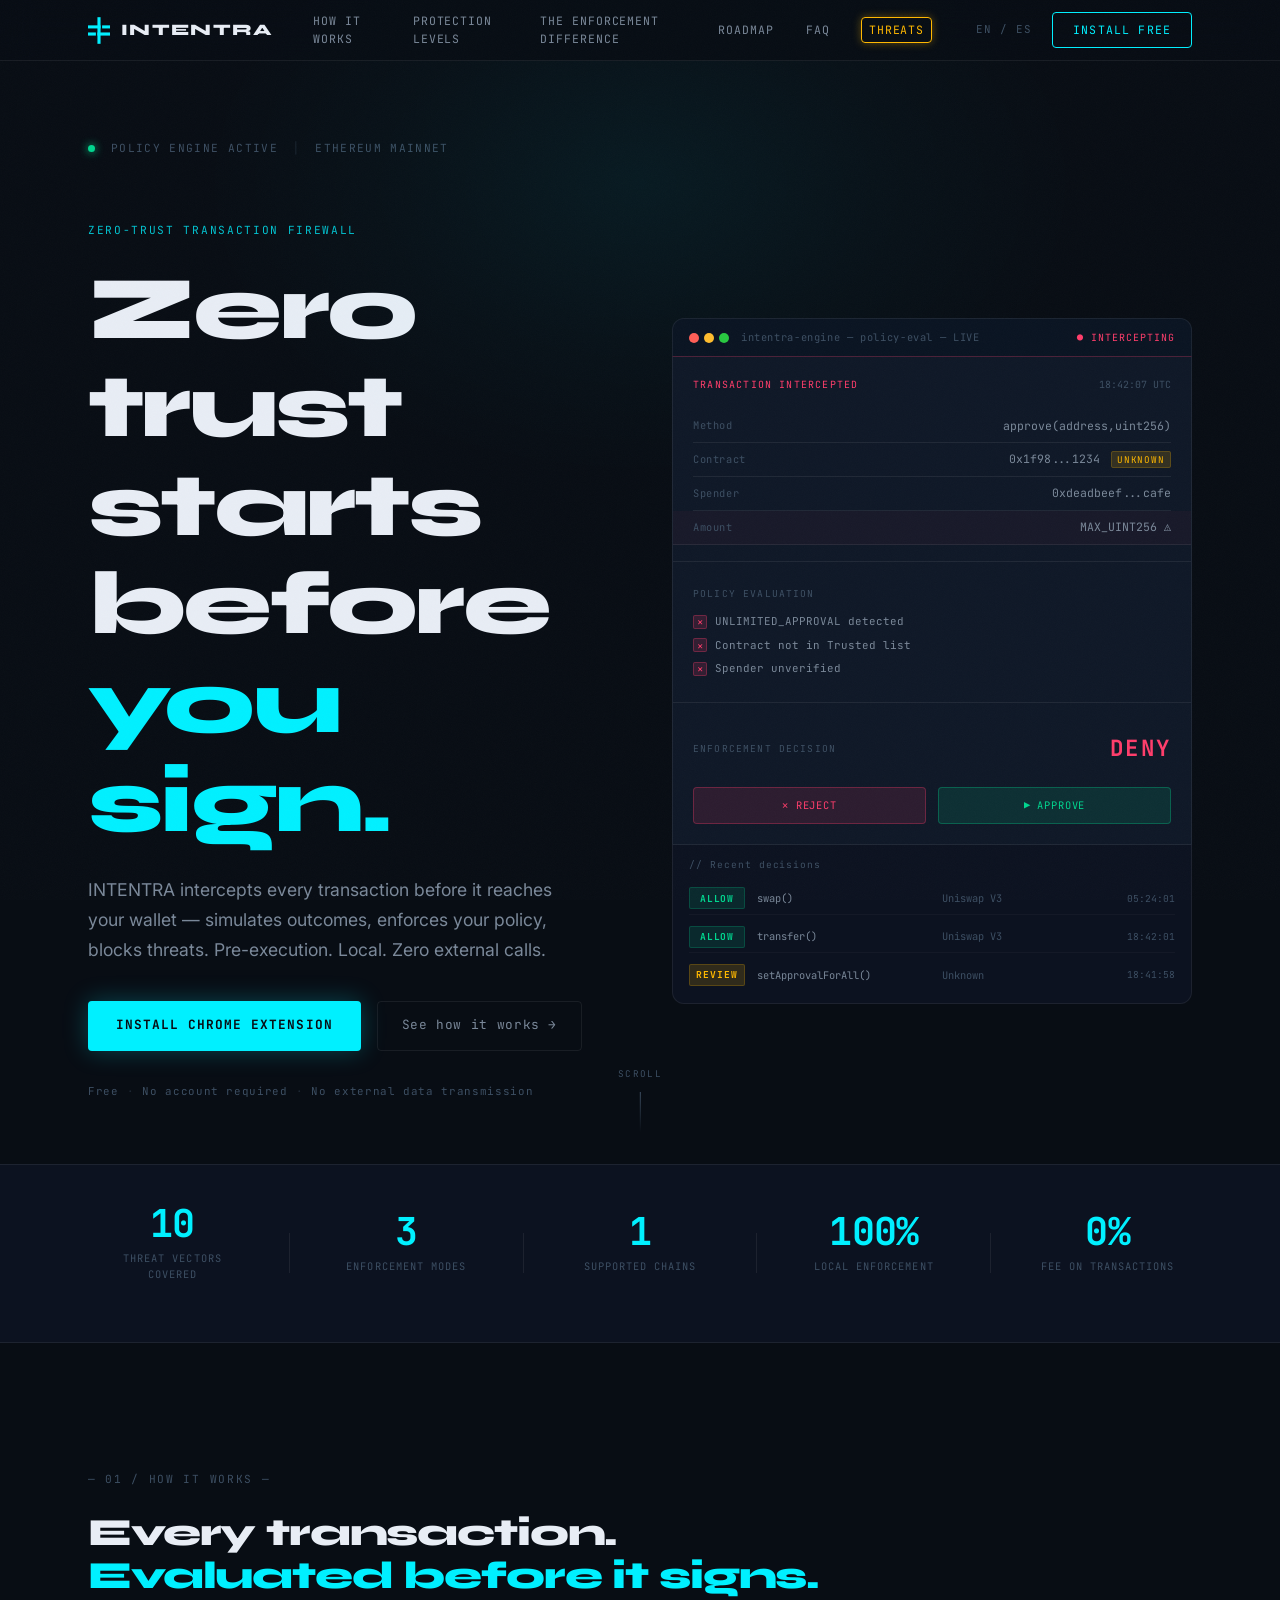
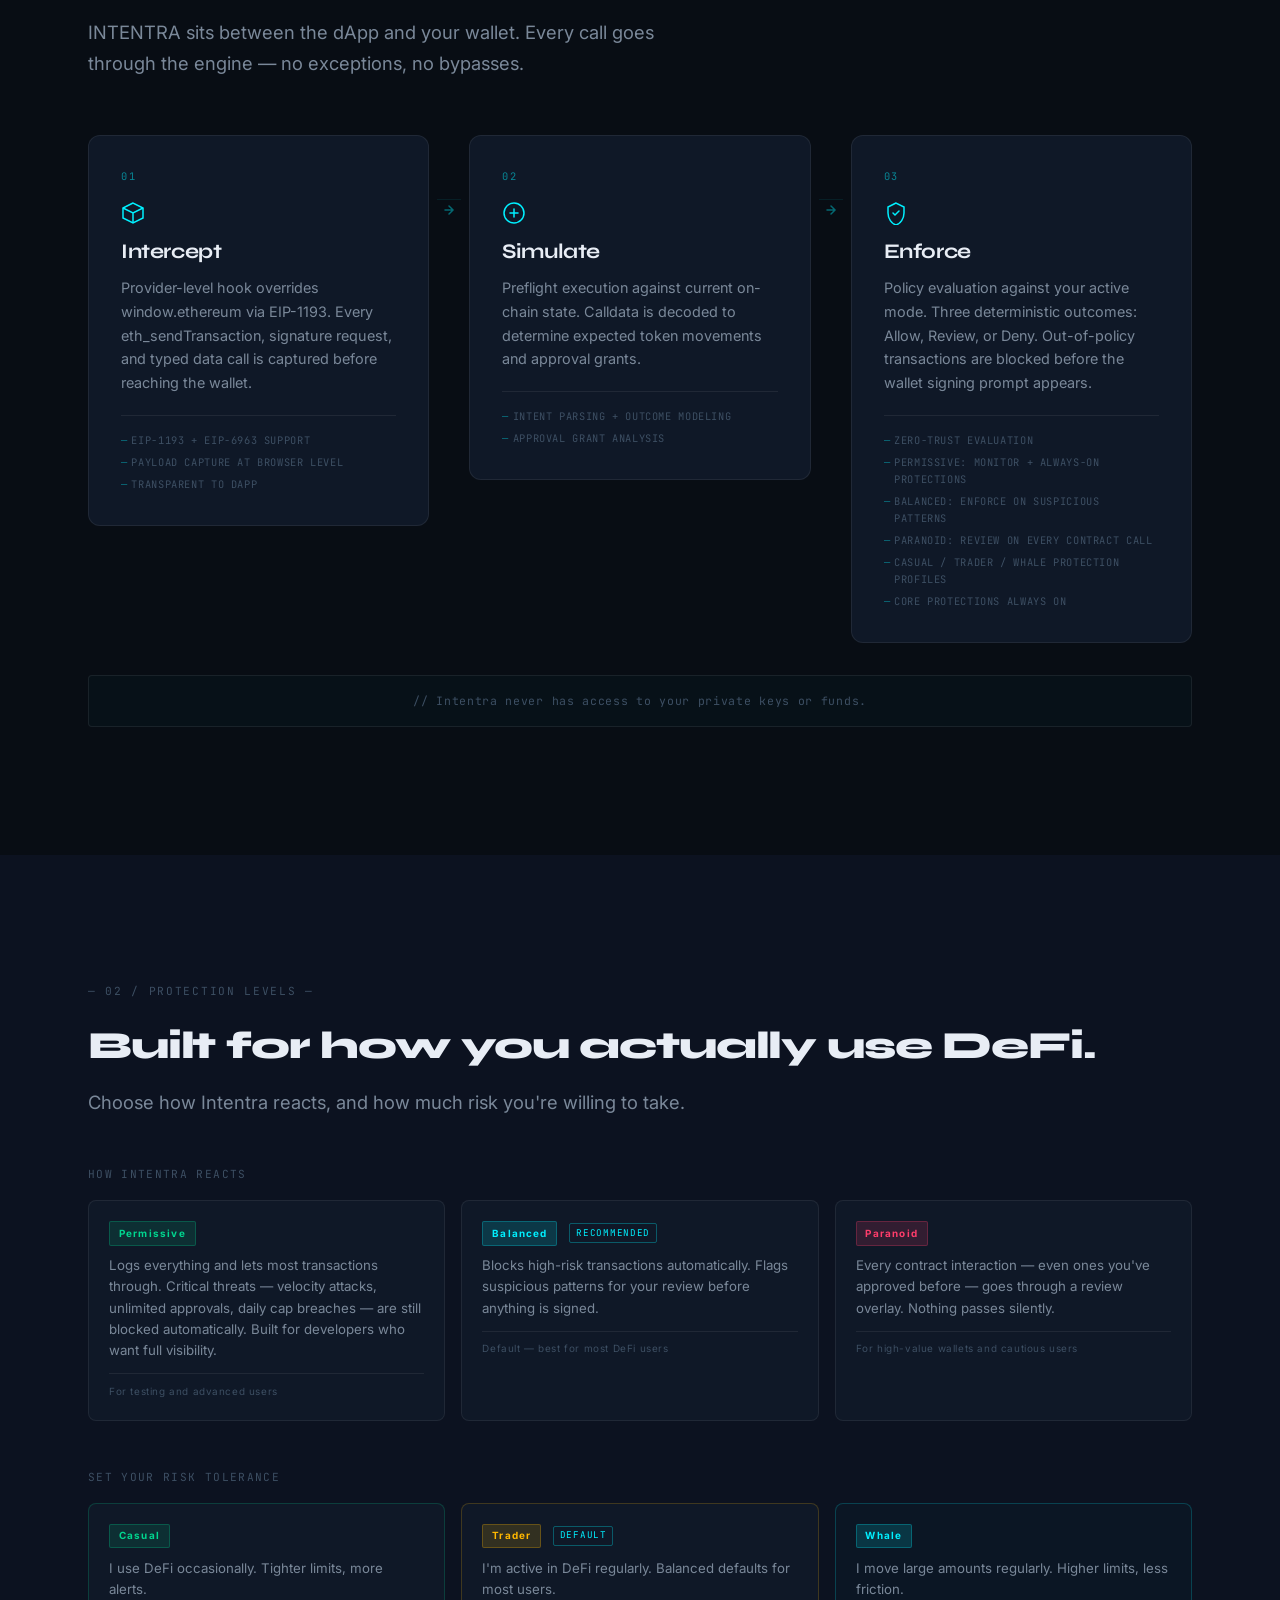
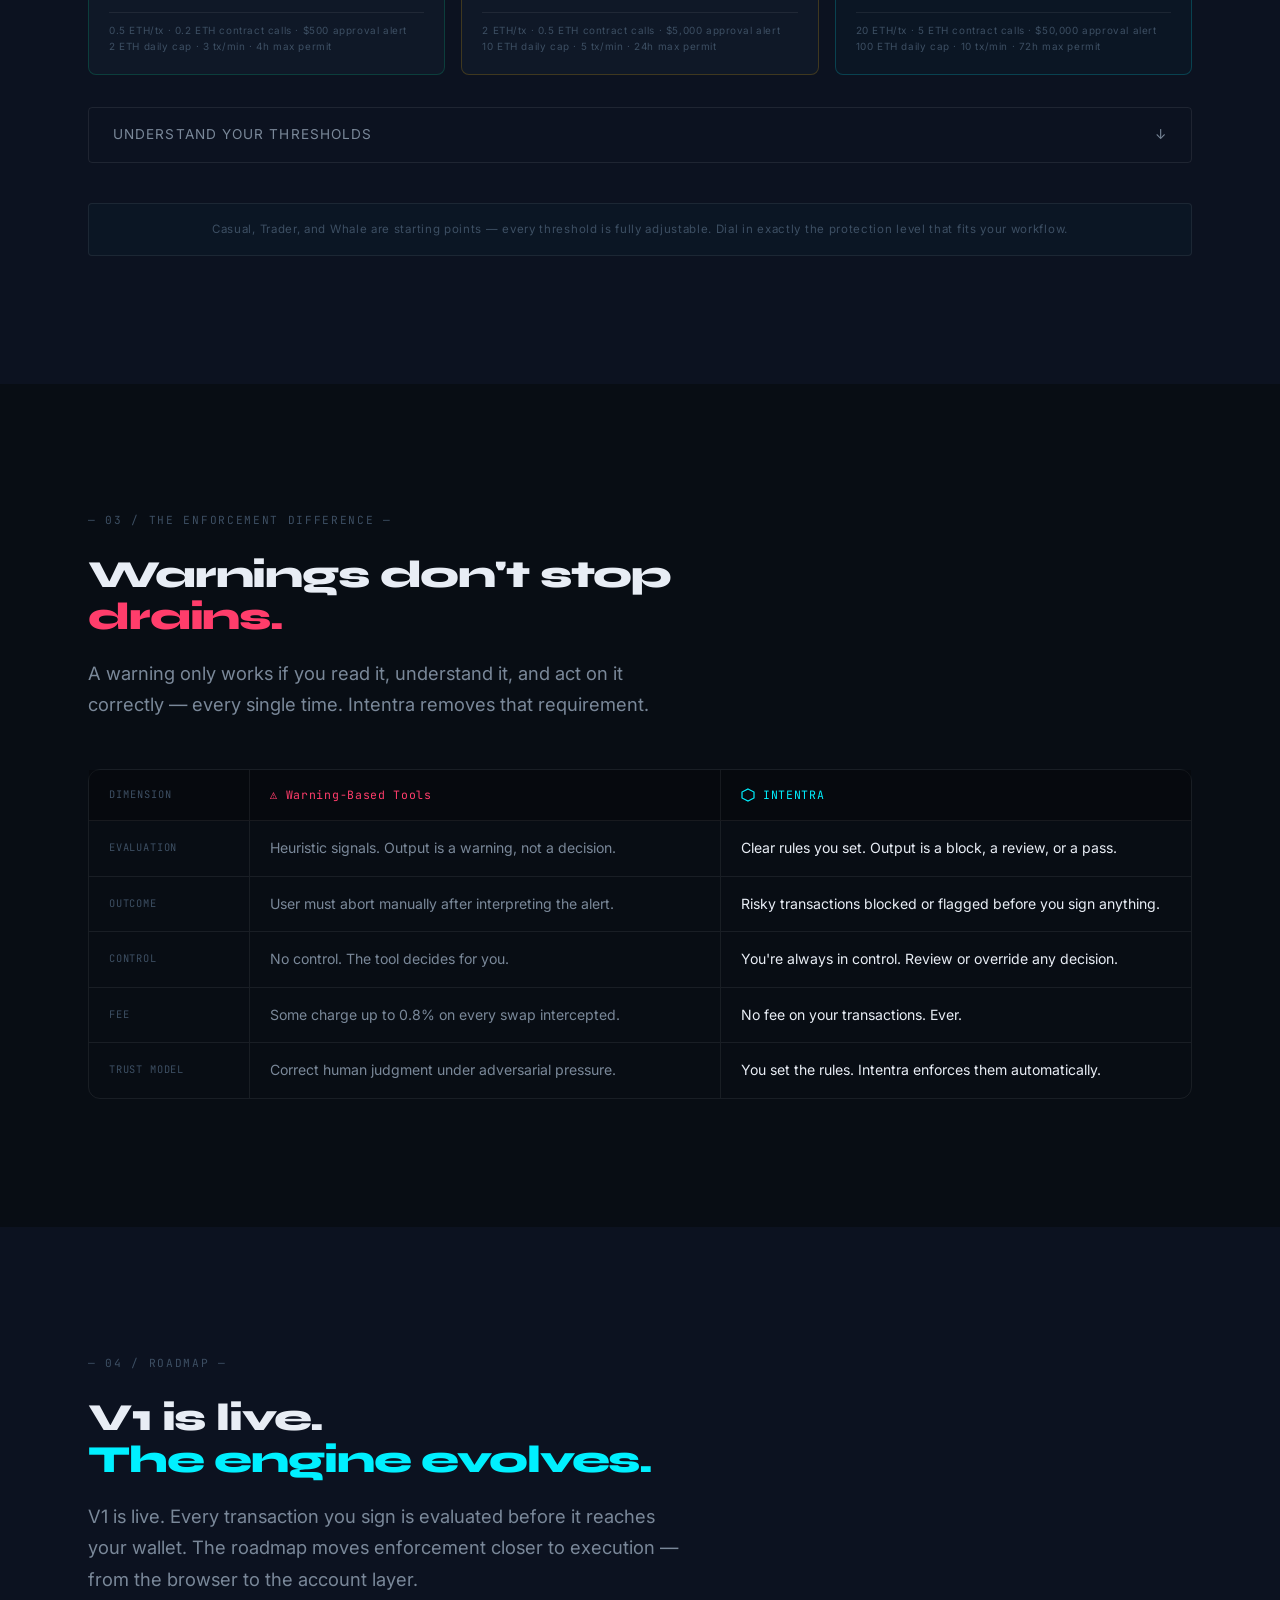
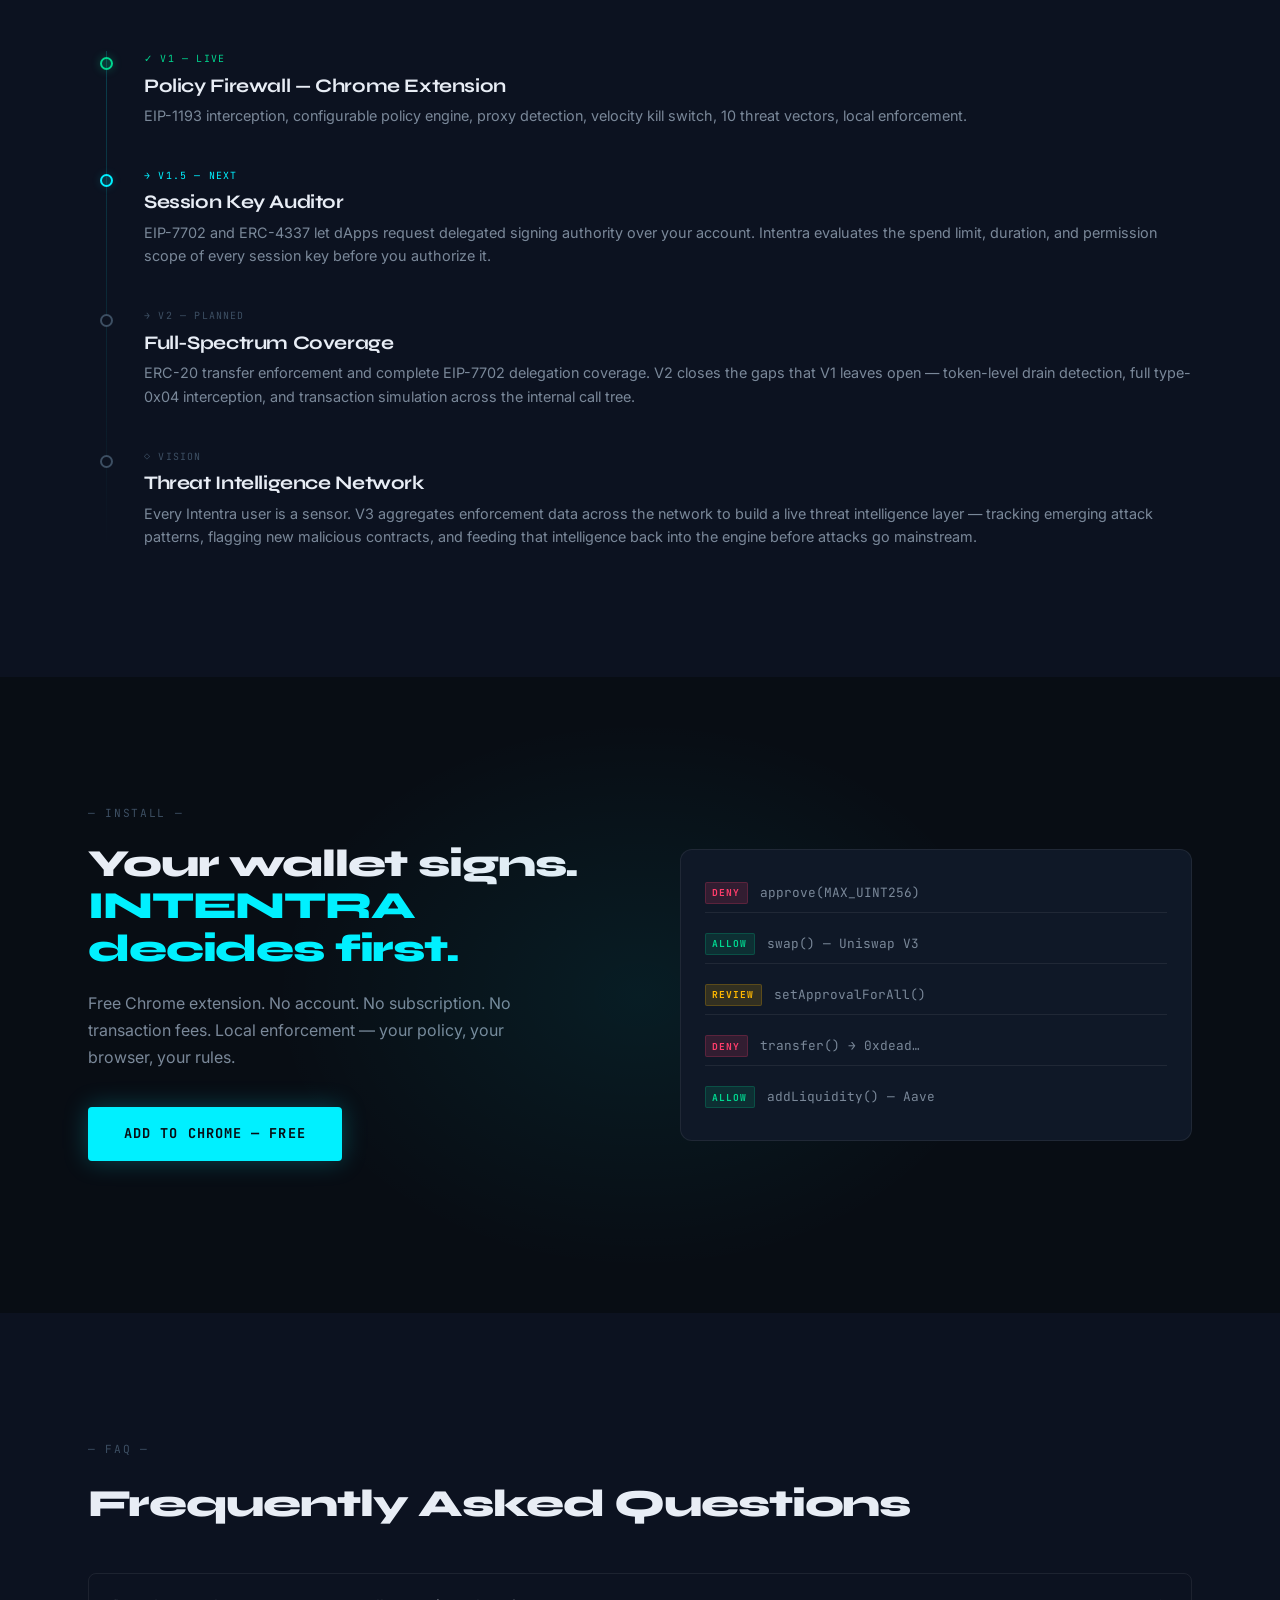
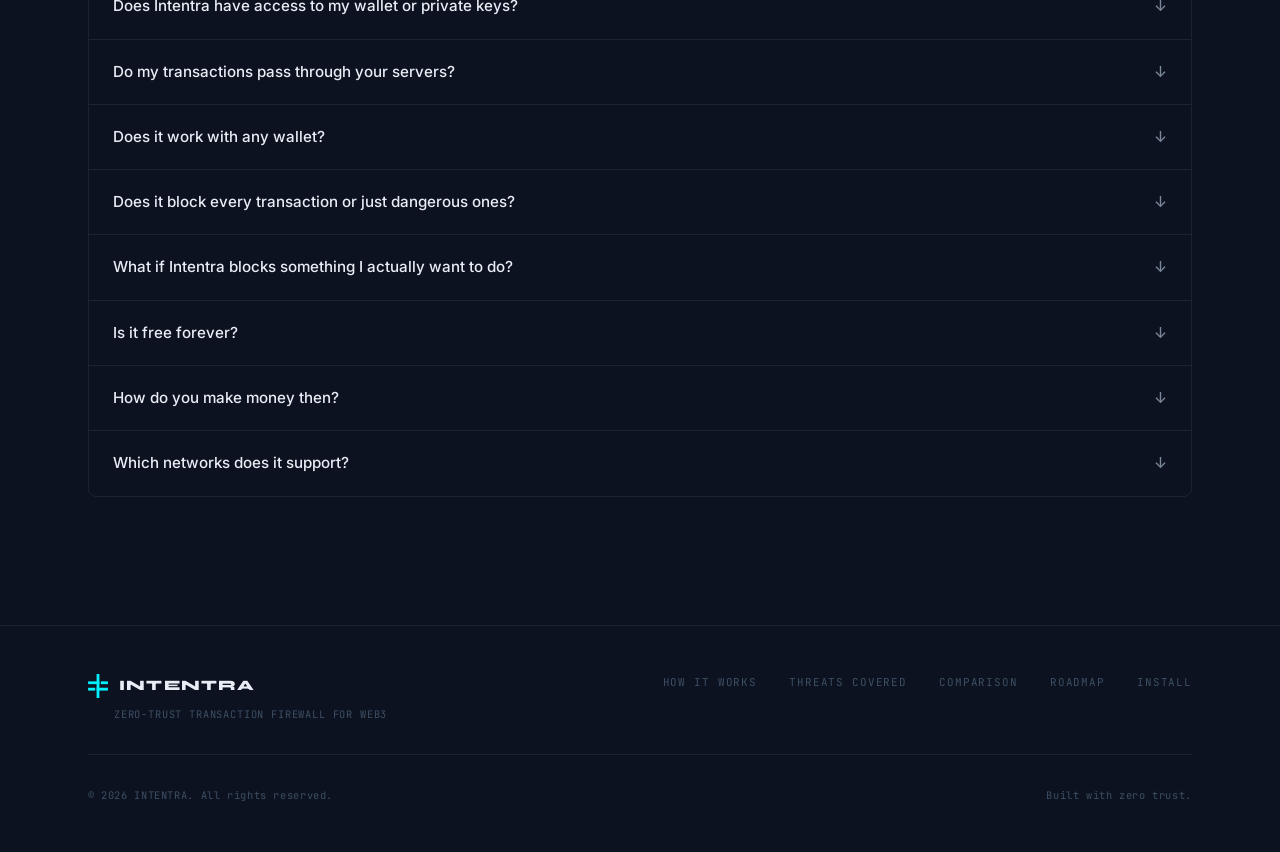
==== index.html @ d36b70a6 "initial deploy — v1 landing page, security hardened" ====
<!DOCTYPE html>
<html lang="en" data-lang="en">
<head>
  <meta charset="UTF-8" />
  <link rel="icon" type="image/svg+xml" href="favicon.svg">
  <meta name="viewport" content="width=device-width, initial-scale=1.0" />
  <meta http-equiv="X-UA-Compatible" content="IE=edge" />

  <!-- ═══════════════════════════════════════════
       PRIMARY SEO
  ═══════════════════════════════════════════ -->
  <title>INTENTRA</title>
  <meta name="description" content="INTENTRA intercepts, simulates and enforces policy on every blockchain transaction before your wallet signs. Pre-execution enforcement for Web3. Free Chrome extension." />
  <meta name="keywords" content="web3 security, transaction firewall, zero trust blockchain, chrome extension, defi security, wallet protection, intent-based governance, ethereum security" />
  <meta name="author" content="INTENTRA" />
  <meta name="robots" content="index, follow" />
  <link rel="canonical" href="https://www.intentrasecurity.com/" />

  <!-- ═══════════════════════════════════════════
       OPEN GRAPH
  ═══════════════════════════════════════════ -->
  <meta property="og:type" content="website" />
  <meta property="og:url" content="https://www.intentrasecurity.com/" />
  <meta property="og:title" content="INTENTRA — Zero-Trust Transaction Firewall for Web3" />
  <meta property="og:description" content="Every blockchain transaction intercepted, simulated and enforced before your wallet signs. Zero-trust security for Web3." />
  <meta property="og:image" content="https://www.intentrasecurity.com/og-image.png" />
  <meta property="og:site_name" content="INTENTRA" />

  <!-- ═══════════════════════════════════════════
       TWITTER CARD
  ═══════════════════════════════════════════ -->
  <meta name="twitter:card" content="summary_large_image" />
  <meta name="twitter:title" content="INTENTRA — Zero-Trust Transaction Firewall for Web3" />
  <meta name="twitter:description" content="Pre-execution enforcement for Web3. Intercept. Simulate. Enforce." />
  <meta name="twitter:image" content="https://www.intentrasecurity.com/og-image.png" />

  <!-- ═══════════════════════════════════════════
       STRUCTURED DATA — SoftwareApplication
  ═══════════════════════════════════════════ -->
  <script type="application/ld+json">
  {
    "@context": "https://schema.org",
    "@type": "SoftwareApplication",
    "name": "INTENTRA",
    "applicationCategory": "SecurityApplication",
    "operatingSystem": "Chrome",
    "description": "Zero-Trust Transaction Firewall for Web3. Intercepts, simulates and enforces policy on blockchain transactions before wallet signing.",
    "offers": {
      "@type": "Offer",
      "price": "0",
      "priceCurrency": "USD"
    },
    "featureList": [
      "EIP-1193 Provider Interception",
      "Pre-execution transaction simulation",
      "Configurable policy engine",
      "Unlimited approval blocking",
      "EIP-712 signature decoding",
      "Proxy contract detection",
      "Velocity kill switch"
    ]
  }
  </script>

  <!-- ═══════════════════════════════════════════
       PERFORMANCE
  ═══════════════════════════════════════════ -->
  <link rel="preconnect" href="https://fonts.googleapis.com" />
  <link rel="preconnect" href="https://fonts.gstatic.com" crossorigin />
  <link rel="dns-prefetch" href="https://fonts.googleapis.com" />

  <!-- ═══════════════════════════════════════════
       FONTS — Syne (display) + JetBrains Mono (code)
  ═══════════════════════════════════════════ -->
  <link href="https://fonts.googleapis.com/css2?family=Syne:wght@400;600;700;800&family=JetBrains+Mono:wght@400;500;700&family=Inter:wght@300;400;500&display=swap" rel="stylesheet" />


  <link rel="stylesheet" href="styles.css" />
</head>

<body>

  <!-- ═══════════════════════════════════════════
       NOISE TEXTURE OVERLAY
  ═══════════════════════════════════════════ -->
  <div class="noise" aria-hidden="true"></div>

  <!-- ═══════════════════════════════════════════
       NAV
  ═══════════════════════════════════════════ -->
  <header class="nav" id="nav" role="banner">
    <div class="nav-inner">
      <a href="/" class="nav-logo" aria-label="INTENTRA home">
        <svg width="22" height="27" viewBox="0 0 100 121" fill="#00f0ff" aria-hidden="true">
          <!-- Vertical arm: full height -->
          <rect x="42.89" y="0"     width="14.22" height="121"/>
          <!-- H arm 1 left segment -->
          <rect x="0"     y="37.14" width="57.11" height="14.01"/>
          <!-- H arm 1 right segment (gap opposite to H arm 2) -->
          <rect x="64.1"  y="37.14" width="35.9"  height="14.01"/>
          <!-- H arm 2 left segment (gap opposite to H arm 1) -->
          <rect x="0"     y="69.38" width="35.9"  height="14.24"/>
          <!-- H arm 2 right segment -->
          <rect x="42.89" y="69.38" width="57.11" height="14.24"/>
        </svg>
        <span>INTENTRA</span>
      </a>

      <nav class="nav-links" role="navigation" aria-label="Main navigation">
        <a href="#how-it-works" data-i18n="nav_how">How It Works</a>
        <a href="#protection-levels" data-i18n="nav_prot">Protection Levels</a>
        <a href="#comparison" data-i18n="nav_compare">The Enforcement Difference</a>
        <a href="#roadmap" data-i18n="nav_roadmap">Roadmap</a>
        <a href="#faq" data-i18n="nav_faq">FAQ</a>
        <a href="threats.html" data-i18n="nav_threats" class="nav-link--highlight">Threats</a>
      </nav>

      <div class="nav-actions">
        <button class="lang-toggle" id="langToggle" aria-label="Toggle language">EN / ES</button>
        <a href="#install" class="btn-nav" data-i18n="nav_cta">Install Free</a>
      </div>

      <button class="nav-burger" id="navBurger" aria-label="Open menu" aria-expanded="false">
        <span></span><span></span><span></span>
      </button>
    </div>
  </header>

  <main>

    <!-- ═══════════════════════════════════════════
         HERO
    ═══════════════════════════════════════════ -->
    <section class="hero" id="hero" aria-labelledby="hero-heading">

      <!-- Ambient glow -->
      <div class="hero-glow" aria-hidden="true"></div>

      <!-- Status bar -->
      <div class="hero-statusbar" aria-live="polite">
        <span class="status-dot"></span>
        <span class="font-mono" data-i18n="hero_status">POLICY ENGINE ACTIVE</span>
        <span class="status-sep" aria-hidden="true">|</span>
        <span class="font-mono" data-i18n="hero_status2">Ethereum Mainnet</span>
      </div>

      <div class="hero-layout">

        <!-- Left: headline + CTAs -->
        <div class="hero-content">
          <div class="hero-eyebrow font-mono" data-i18n="hero_eyebrow">Zero-Trust Transaction Firewall for Web3</div>

          <h1 id="hero-heading">
            <div class="hero-line1" data-i18n="hero_line1">Zero trust</div>
            <div class="hero-line2" data-i18n="hero_line2">starts before</div>
            <div class="hero-line3 text-accent" data-i18n="hero_line3">you sign.</div>
          </h1>

          <p class="hero-sub" data-i18n="hero_sub">
            INTENTRA intercepts every transaction before it reaches your wallet — simulates outcomes, enforces your policy, blocks threats. Pre-execution. Local. Zero external calls.
          </p>

          <div class="hero-ctas">
            <a href="#install" class="btn-primary" data-i18n="hero_cta1">
              <svg width="16" height="16" viewBox="0 0 16 16" fill="none" aria-hidden="true"><path d="M8 1v10M4 7l4 4 4-4M2 14h12" stroke="currentColor" stroke-width="1.5" stroke-linecap="round"/></svg>
              Install Chrome Extension
            </a>
            <a href="#how-it-works" class="btn-ghost" data-i18n="hero_cta2">See how it works →</a>
          </div>

          <div class="hero-proof font-mono">
            <span data-i18n="hero_proof1">Free</span>
            <span class="proof-dot" aria-hidden="true">·</span>
            <span data-i18n="hero_proof2">No account required</span>
            <span class="proof-dot" aria-hidden="true">·</span>
            <span data-i18n="hero_proof3">No external data transmission</span>
          </div>
        </div>

        <!-- Right: live overlay mockup -->
        <div class="hero-visual" aria-label="INTENTRA overlay interface preview" role="img">

          <!-- Terminal header -->
          <div class="mockup-bar">
            <div class="mockup-dots" aria-hidden="true">
              <span class="dot dot-red"></span>
              <span class="dot dot-yellow"></span>
              <span class="dot dot-green"></span>
            </div>
            <span class="mockup-title font-mono">intentra-engine — policy-eval — LIVE</span>
            <span class="mockup-badge font-mono" id="mockupBadge">● INTERCEPTING</span>
          </div>

          <!-- Simulated overlay -->
          <div class="mockup-body">

            <!-- Transaction being evaluated -->
            <div class="mock-tx-header font-mono">
              <span class="mock-label">TRANSACTION INTERCEPTED</span>
              <span class="mock-time" id="mockTime">18:42:07 UTC</span>
            </div>

            <div class="mock-tx-row">
              <span class="mock-key font-mono">Method</span>
              <span class="mock-val font-mono text-accent" id="mockMethod">approve(address,uint256)</span>
            </div>
            <div class="mock-tx-row">
              <span class="mock-key font-mono">Contract</span>
              <span class="mock-val font-mono" id="mockContract">0x1f98...1234 <span class="mock-tag">UNKNOWN</span></span>
            </div>
            <div class="mock-tx-row">
              <span class="mock-key font-mono">Spender</span>
              <span class="mock-val font-mono" id="mockSpender">0xdeadbeef...cafe</span>
            </div>
            <div class="mock-tx-row mock-tx-row--alert">
              <span class="mock-key font-mono">Amount</span>
              <span class="mock-val font-mono text-deny" id="mockAmount">MAX_UINT256 ⚠</span>
            </div>

            <div class="mock-divider"></div>

            <!-- Policy evaluation -->
            <div class="mock-eval">
              <div class="mock-eval-title font-mono">POLICY EVALUATION</div>
              <div class="mock-reasons" id="mockReasons">
                <div class="mock-reason mock-reason--active">
                  <span class="reason-icon">×</span>
                  <span class="font-mono" data-i18n="mock_reason1">UNLIMITED_APPROVAL detected</span>
                </div>
                <div class="mock-reason mock-reason--active">
                  <span class="reason-icon">×</span>
                  <span class="font-mono" data-i18n="mock_reason2">Contract not in Trusted list</span>
                </div>
                <div class="mock-reason mock-reason--active">
                  <span class="reason-icon">×</span>
                  <span class="font-mono" data-i18n="mock_reason3">Spender unverified</span>
                </div>
              </div>
            </div>

            <div class="mock-divider"></div>

            <!-- Decision -->
            <div class="mock-decision" id="mockDecision">
              <div class="mock-decision-label font-mono" data-i18n="mock_decision_label">ENFORCEMENT DECISION</div>
              <div class="mock-decision-value font-mono deny-pulse" id="mockVerdict">DENY</div>
            </div>

            <!-- Action buttons -->
            <div class="mock-actions">
              <button class="mock-btn mock-btn--deny font-mono" tabindex="-1" aria-hidden="true" data-i18n="mock_btn_deny">✕ Reject</button>
              <button class="mock-btn mock-btn--approve font-mono" tabindex="-1" aria-hidden="true" data-i18n="mock_btn_approve">▶ Approve</button>
            </div>

          </div>

          <!-- Live feed below mockup -->
          <div class="mock-feed" aria-label="Recent transaction decisions">
            <div class="feed-header font-mono" data-i18n="mock_feed_header">// Recent decisions</div>
            <div class="feed-list" id="feedList">
              <div class="feed-item">
                <span class="feed-verdict feed-verdict--allow font-mono">ALLOW</span>
                <span class="feed-method font-mono">transfer()</span>
                <span class="feed-proto font-mono">Uniswap V3</span>
                <span class="feed-time font-mono">18:42:01</span>
              </div>
              <div class="feed-item">
                <span class="feed-verdict feed-verdict--review font-mono">REVIEW</span>
                <span class="feed-method font-mono">setApprovalForAll()</span>
                <span class="feed-proto font-mono">Unknown</span>
                <span class="feed-time font-mono">18:41:58</span>
              </div>
              <div class="feed-item">
                <span class="feed-verdict feed-verdict--allow font-mono">ALLOW</span>
                <span class="feed-method font-mono">swap()</span>
                <span class="feed-proto font-mono">Uniswap V3</span>
                <span class="feed-time font-mono">18:41:52</span>
              </div>
            </div>
          </div>

        </div>
      </div>

      <!-- Scroll indicator -->
      <div class="hero-scroll" aria-hidden="true">
        <span class="font-mono">SCROLL</span>
        <div class="scroll-line"></div>
      </div>

    </section>

    <!-- ═══════════════════════════════════════════
         STATS BAR
    ═══════════════════════════════════════════ -->
    <div class="stats-bar" role="region" aria-label="Key statistics">
      <div class="stats-inner">

        <!-- Stat 1: Threat vectors -->
        <button class="stat-item stat-item--btn" id="stat-threats" aria-expanded="false" aria-controls="popup-threats">
          <span class="stat-num" data-i18n="stat1_num">10</span>
          <span class="stat-label font-mono" data-i18n="stat1_label">Threat vectors covered</span>
          <span class="stat-hint font-mono">↗</span>
        </button>

        <div class="stat-div" aria-hidden="true"></div>

        <!-- Stat 2: Enforcement modes → scrolls to Protection Levels -->
        <a id="statScrollLink" class="stat-item stat-item--btn" href="#protection-levels">
          <span class="stat-num" data-i18n="stat2_num">3</span>
          <span class="stat-label font-mono" data-i18n="stat2_label">Enforcement modes</span>
          <span class="stat-hint font-mono">↗</span>
        </a>

        <div class="stat-div" aria-hidden="true"></div>

        <!-- Stat 3: EVM Chain Support -->
        <button class="stat-item stat-item--btn" id="stat-servers" aria-expanded="false" aria-controls="popup-servers">
          <span class="stat-num" data-i18n="stat3_num">1</span>
          <span class="stat-label font-mono" data-i18n="stat3_label">Supported chains</span>
          <span class="stat-hint font-mono">↗</span>
        </button>

        <div class="stat-div" aria-hidden="true"></div>

        <!-- Stat 4: Local enforcement -->
        <button class="stat-item stat-item--btn" id="stat-local" aria-expanded="false" aria-controls="popup-local">
          <span class="stat-num" data-i18n="stat4_num">100%</span>
          <span class="stat-label font-mono" data-i18n="stat4_label">Local enforcement</span>
          <span class="stat-hint font-mono">↗</span>
        </button>

        <div class="stat-div" aria-hidden="true"></div>

        <!-- Stat 5: Fee -->
        <button class="stat-item stat-item--btn" id="stat-fee" aria-expanded="false" aria-controls="popup-fee">
          <span class="stat-num" data-i18n="stat5_num">0%</span>
          <span class="stat-label font-mono" data-i18n="stat5_label">Fee on transactions</span>
          <span class="stat-hint font-mono">↗</span>
        </button>

      </div>
    </div>

    <!-- ═══════════════════════════════════════════
         STAT POPUPS
    ═══════════════════════════════════════════ -->

    <!-- Popup backdrop -->
    <div class="stat-backdrop" id="statBackdrop" aria-hidden="true"></div>

    <!-- Popup: Threat Vectors -->
    <div class="stat-popup" id="popup-threats" role="dialog" aria-modal="true" aria-labelledby="popup-threats-title" hidden>
      <div class="stat-popup-header">
        <div>
        <div class="stat-popup-eyebrow font-mono" data-i18n="pthr_eyebrow">THREAT COVERAGE — V1</div>
        <h3 id="popup-threats-title" data-i18n="pthr_title">10 Threat Vectors Covered</h3>
      </div>
      <button class="stat-popup-close" aria-label="Close">✕</button>
      </div>
      <div class="stat-popup-body">
        <div class="threat-group">
          <div class="threat-group-label font-mono" data-i18n="pthr_g1">APPROVAL &amp; PERMIT ABUSE</div>
          <div class="threat-row"><span class="threat-tag threat-tag--deny">BLOCK</span><span data-i18n="pthr_r1">Unlimited token approvals (MAX_UINT256) — covers both <code>approve</code> and <code>permit</code> tx types</span></div>
          <div class="threat-row"><span class="threat-tag threat-tag--review">REVIEW</span><span data-i18n="pthr_r2">Permit signatures with excessive TTL — intercepts <code>signTypedData_v4</code>, evaluates deadline</span></div>
        </div>
        <div class="threat-group">
          <div class="threat-group-label font-mono" data-i18n="pthr_g2">VELOCITY &amp; AUTOMATION ATTACKS</div>
          <div class="threat-row"><span class="threat-tag threat-tag--deny">BLOCK</span><span data-i18n="pthr_r3">Automated drain scripts — kill switch auto-activates on TX/min threshold breach</span></div>
          <div class="threat-row"><span class="threat-tag threat-tag--review">REVIEW</span><span data-i18n="pthr_r4">Proxy Upgrade Attack — delegatecall patterns and upgradeable proxy signatures flagged before signing</span></div>
        </div>
        <div class="threat-group">
          <div class="threat-group-label font-mono" data-i18n="pthr_g3">VALUE &amp; TRANSFER RISK</div>
          <div class="threat-row"><span class="threat-tag threat-tag--review">REVIEW</span><span data-i18n="pthr_r5">High-value native ETH transfers — flags single transfers above configured threshold</span></div>
          <div class="threat-row"><span class="threat-tag threat-tag--deny">BLOCK</span><span data-i18n="pthr_r6">Daily spending cap — transactions are blocked automatically when aggregate daily ETH spending exceeds your configured limit.</span></div>
        </div>
        <div class="threat-group">
          <div class="threat-group-label font-mono" data-i18n="pthr_g4">CONTRACT RISK</div>
          <div class="threat-row"><span class="threat-tag threat-tag--review">REVIEW</span><span data-i18n="pthr_r7">First-time interaction with unknown contract — backed by interaction history + seed whitelist</span></div>
          <div class="threat-row"><span class="threat-tag threat-tag--review">REVIEW</span><span data-i18n="pthr_r8">High-value calls to unverified contracts — triggers when ETH value exceeds contract call threshold</span></div>
          <div class="threat-row"><span class="threat-tag threat-tag--review">REVIEW</span><span data-i18n="pthr_r9">Any contract call in Paranoid mode — all CONTRACT_CALL txs require explicit review</span></div>
        </div>
        <div class="threat-group">
          <div class="threat-group-label font-mono" data-i18n="pthr_g5">EIP-7702</div>
          <div class="threat-row"><span class="threat-tag threat-tag--deny">BLOCK</span><span data-i18n="pthr_r10">Destination wallet delegated via EIP-7702 — reads <code>eth_getCode</code>, detects <code>0xef0100</code> prefix</span></div>
        </div>
      </div>
    </div>

    <!-- Popup: EVM Chain Support -->
    <div class="stat-popup stat-popup--sm" id="popup-servers" role="dialog" aria-modal="true" aria-labelledby="popup-servers-title" hidden>
      <div class="stat-popup-header">
        <div>
        <div class="stat-popup-eyebrow font-mono" data-i18n="psrv_eyebrow">ARCHITECTURE</div>
        <h3 id="popup-servers-title" data-i18n="psrv_title">EVM Chain Support</h3>
      </div>
      <button class="stat-popup-close" aria-label="Close">✕</button>
      </div>
      <div class="stat-popup-body">
        <p class="popup-lead" data-i18n="psrv_lead">Intentra is engineered for EVM-compatible chains. V1 ships with full Ethereum Mainnet coverage. Multi-chain expansion coming in V2.</p>
        <div class="server-table">
          <div class="server-row server-row--header font-mono">
            <span data-i18n="psrv_col_chain">Chain</span><span data-i18n="psrv_col_status">Status</span>
          </div>
          <div class="server-row">
            <span>Ethereum Mainnet</span><span class="srv-yes" data-i18n="psrv_eth_status">✅ Live — V1</span>
          </div>
          <div class="server-row">
            <span>PulseChain</span><span class="srv-neutral" data-i18n="psrv_v2_status">🔜 V2</span>
          </div>
          <div class="server-row">
            <span>Base</span><span class="srv-neutral" data-i18n="psrv_v2_status">🔜 V2</span>
          </div>
          <div class="server-row">
            <span>Arbitrum One</span><span class="srv-neutral" data-i18n="psrv_v2_status">🔜 V2</span>
          </div>
          <div class="server-row">
            <span>Optimism</span><span class="srv-neutral" data-i18n="psrv_v2_status">🔜 V2</span>
          </div>
        </div>
        <p class="popup-note font-mono" data-i18n="psrv_note">Intentra works on any EVM-compatible chain with no extra setup. New chains are added without affecting your existing protection rules.</p>
      </div>
    </div>

    <!-- Popup: Local Enforcement -->
    <div class="stat-popup stat-popup--sm" id="popup-local" role="dialog" aria-modal="true" aria-labelledby="popup-local-title" hidden>
      <div class="stat-popup-header">
        <div>
        <div class="stat-popup-eyebrow font-mono" data-i18n="ploc_eyebrow">ARCHITECTURE</div>
        <h3 id="popup-local-title" data-i18n="ploc_title">Your Protection Runs Locally</h3>
      </div>
      <button class="stat-popup-close" aria-label="Close">✕</button>
      </div>
      <div class="stat-popup-body">
        <p class="popup-lead" data-i18n="ploc_lead">Every decision Intentra makes happens inside your browser. Intentra never has access to your private keys or funds.</p>
        <div class="server-table">
          <div class="server-row server-row--header font-mono">
            <span data-i18n="ploc_col1">Component</span><span data-i18n="ploc_col2">Where it runs</span><span data-i18n="ploc_col3">Status</span>
          </div>
          <div class="server-row">
            <span data-i18n="ploc_c1">Policy engine</span><span data-i18n="ploc_device">Your device, privately</span><span class="srv-yes" data-i18n="ploc_s_local">✓ Local</span>
          </div>
          <div class="server-row">
            <span data-i18n="ploc_c2">Contract whitelist</span><span data-i18n="ploc_device">Your device, privately</span><span class="srv-yes" data-i18n="ploc_s_local">✓ Local</span>
          </div>
          <div class="server-row">
            <span data-i18n="ploc_c3">Transaction history</span><span data-i18n="ploc_device">Your device, privately</span><span class="srv-yes" data-i18n="ploc_s_local">✓ Local</span>
          </div>
          <div class="server-row">
            <span data-i18n="ploc_c4">RPC calls</span><span data-i18n="ploc_wallet_rpc">Your wallet's RPC</span><span class="srv-neutral" data-i18n="ploc_s_rpc">↑ Your RPC</span>
          </div>
          <div class="server-row">
            <span data-i18n="ploc_c5">Intentra analytics</span><span>—</span><span class="srv-no" data-i18n="ploc_s_never">✕ Never</span>
          </div>
          <div class="server-row">
            <span data-i18n="ploc_c6">Reputation APIs</span><span>—</span><span class="srv-no" data-i18n="ploc_s_never">✕ Never</span>
          </div>
        </div>
        <div class="server-table">
          <div class="server-row server-row--header font-mono">
            <span data-i18n="ploc_wcol">Wallet</span><span data-i18n="ploc_col3">Status</span>
          </div>
          <div class="server-row">
            <span>MetaMask</span><span class="srv-yes" data-i18n="ploc_s_supported">✓ Supported</span>
          </div>
          <div class="server-row">
            <span>Rabby</span><span class="srv-yes" data-i18n="ploc_s_supported">✓ Supported</span>
          </div>
          <div class="server-row">
            <span>Coinbase Wallet</span><span class="srv-yes" data-i18n="ploc_s_supported">✓ Supported</span>
          </div>
          <div class="server-row">
            <span data-i18n="ploc_any_wallet">Any EVM browser wallet</span><span class="srv-yes" data-i18n="ploc_s_supported">✓ Supported</span>
          </div>
        </div>
        <p class="popup-note font-mono" data-i18n="ploc_note">Works with EVM-compatible browser wallets. The only external calls are to your wallet's RPC provider — the same calls your wallet already makes.</p>
      </div>
    </div>

    <!-- Popup: 0% Fee -->
    <div class="stat-popup stat-popup--sm" id="popup-fee" role="dialog" aria-modal="true" aria-labelledby="popup-fee-title" hidden>
      <div class="stat-popup-header">
        <div>
        <div class="stat-popup-eyebrow font-mono" data-i18n="pfee_eyebrow">BUSINESS MODEL</div>
        <h3 id="popup-fee-title" data-i18n="pfee_title">0% Fee. Always.</h3>
      </div>
      <button class="stat-popup-close" aria-label="Close">✕</button>
      </div>
      <div class="stat-popup-body">
        <p class="popup-lead" data-i18n="pfee_lead">INTENTRA charges zero fees on transactions. No basis points, no commission. V1 is free to install and free to use.</p>
        <p class="popup-note font-mono" data-i18n="pfee_compare_line">Other security tools charge a commission on every transaction. Intentra charges 0%.</p>
        <div class="donate-box">
          <div class="donate-label font-mono" data-i18n="pfee_donate_label">SUPPORT DEVELOPMENT</div>
          <p data-i18n="pfee_donate_text">If INTENTRA has protected your assets and you'd like to support the project, donations are welcome — but never required.</p>
          <div class="donate-address font-mono">
            <span class="donate-addr-label" data-i18n="pfee_addr_label">EVM Address</span>
            <span class="donate-addr" id="donateAddr">— coming soon —</span>
          </div>
        </div>
      </div>
    </div>

    <!-- ═══════════════════════════════════════════
         HOW IT WORKS — Pipeline
    ═══════════════════════════════════════════ -->
    <section class="section" id="how-it-works" aria-labelledby="how-heading">
      <div class="container">

        <div class="section-label font-mono" data-i18n="how_label">— 01 / HOW IT WORKS —</div>
        <h2 id="how-heading">
          <div data-i18n="how_title1">Every transaction.</div>
          <div class="text-accent" data-i18n="how_title2">Evaluated before it signs.</div>
        </h2>
        <p class="section-sub" data-i18n="how_sub">INTENTRA sits between the dApp and your wallet. Every call goes through the engine — no exceptions, no bypasses.</p>

        <div class="pipeline">
          <div class="pipe-step" data-step="01">
            <div class="pipe-num font-mono">01</div>
            <div class="pipe-content">
              <div class="pipe-icon" aria-hidden="true">
                <svg width="24" height="24" viewBox="0 0 24 24" fill="none"><path d="M12 2L2 7v10l10 5 10-5V7L12 2Z" stroke="#00f0ff" stroke-width="1.5" fill="none"/><path d="M12 12V22M2 7l10 5 10-5" stroke="#00f0ff" stroke-width="1.5"/></svg>
              </div>
              <h3 data-i18n="pipe1_title">Intercept</h3>
              <p data-i18n="pipe1_desc">Provider-level hook overrides <code>window.ethereum</code> via EIP-1193. Every <code>eth_sendTransaction</code>, signature request, and typed data call is captured before reaching the wallet.</p>
              <ul class="pipe-specs">
                <li class="font-mono" data-i18n="pipe1_s1">EIP-1193 + EIP-6963 support</li>
                <li class="font-mono" data-i18n="pipe1_s2">Payload capture at browser level</li>
                <li class="font-mono" data-i18n="pipe1_s3">Transparent to dApp</li>
              </ul>
            </div>
          </div>

          <div class="pipe-connector" aria-hidden="true">
            <div class="connector-line"></div>
            <svg width="12" height="12" viewBox="0 0 12 12"><path d="M2 6h8M6 2l4 4-4 4" stroke="#00f0ff" stroke-width="1.5" stroke-linecap="round"/></svg>
          </div>

          <div class="pipe-step" data-step="02">
            <div class="pipe-num font-mono">02</div>
            <div class="pipe-content">
              <div class="pipe-icon" aria-hidden="true">
                <svg width="24" height="24" viewBox="0 0 24 24" fill="none"><circle cx="12" cy="12" r="10" stroke="#00f0ff" stroke-width="1.5"/><path d="M8 12h8M12 8v8" stroke="#00f0ff" stroke-width="1.5" stroke-linecap="round"/></svg>
              </div>
              <h3 data-i18n="pipe2_title">Simulate</h3>
              <p data-i18n="pipe2_desc">Preflight execution against current on-chain state. Calldata is decoded to determine expected token movements, approval grants, and proxy implementation addresses.</p>
              <ul class="pipe-specs">
                <li class="font-mono" data-i18n="pipe2_s1">Intent parsing + outcome modeling</li>
                <li class="font-mono" data-i18n="pipe2_s2">Approval grant analysis</li>
              </ul>
            </div>
          </div>

          <div class="pipe-connector" aria-hidden="true">
            <div class="connector-line"></div>
            <svg width="12" height="12" viewBox="0 0 12 12"><path d="M2 6h8M6 2l4 4-4 4" stroke="#00f0ff" stroke-width="1.5" stroke-linecap="round"/></svg>
          </div>

          <div class="pipe-step" data-step="03">
            <div class="pipe-num font-mono">03</div>
            <div class="pipe-content">
              <div class="pipe-icon" aria-hidden="true">
                <svg width="24" height="24" viewBox="0 0 24 24" fill="none"><path d="M12 2L4 6v6c0 5.5 3.5 10.7 8 12 4.5-1.3 8-6.5 8-12V6L12 2Z" stroke="#00f0ff" stroke-width="1.5" fill="none"/><path d="M9 12l2 2 4-4" stroke="#00f0ff" stroke-width="1.5" stroke-linecap="round"/></svg>
              </div>
              <h3 data-i18n="pipe3_title">Enforce</h3>
              <p data-i18n="pipe3_desc">Policy evaluation against your active mode. Three deterministic outcomes: <strong>Allow</strong>, <strong>Review</strong>, or <strong>Deny</strong>. Out-of-policy transactions are blocked before the wallet signing prompt appears.</p>
              <ul class="pipe-specs">
                <li class="font-mono" data-i18n="pipe3_s1">Zero-trust evaluation</li>
                <li class="font-mono" data-i18n="pipe3_s2">Permissive: monitor + always-on protections</li>
                <li class="font-mono" data-i18n="pipe3_s3">Balanced: enforce on suspicious patterns</li>
                <li class="font-mono" data-i18n="pipe3_s4">Paranoid: review on every contract call</li>
                <li class="font-mono" data-i18n="pipe3_s5">Casual / trader / whale protection profiles</li>
                <li class="font-mono" data-i18n="pipe3_s6">Core protections always on</li>
              </ul>
            </div>
          </div>
        </div>

        <div class="pipe-note font-mono" data-i18n="pipe_note">// Intentra never has access to your private keys or funds.</div>

      </div>
    </section>

    <!-- ═══════════════════════════════════════════
         PROTECTION LEVELS
    ═══════════════════════════════════════════ -->
    <section class="section section--dark" id="protection-levels" aria-labelledby="prot-heading">
      <div class="container">

        <div class="section-label font-mono" data-i18n="prot_label">— 02 / PROTECTION LEVELS —</div>
        <h2 id="prot-heading">
          <div data-i18n="prot_title1">Built for how you actually use DeFi.</div>
        </h2>
        <p class="section-sub" data-i18n="prot_sub">Choose how Intentra reacts, and how much risk you're willing to take.</p>

        <!-- Security Modes -->
        <div class="prot-block">
          <div class="prot-block-heading font-mono" data-i18n="prot_modes_heading">How Intentra reacts</div>
          <div class="modes-row">

            <div class="mode-card mode-card--permissive">
              <div class="mode-card-header">
                <span class="mode-badge" data-i18n="sm1_name">Permissive</span>
              </div>
              <p data-i18n="sm1_desc">Logs everything. Your configured thresholds still apply, but no transactions are blocked automatically. Built for developers and power users who want full visibility.</p>
              <div class="mode-blocks" data-i18n="sm1_tag">For testing and advanced users</div>
            </div>

            <div class="mode-card mode-card--balanced">
              <div class="mode-card-header">
                <span class="mode-badge" data-i18n="sm2_name">Balanced</span>
                <span class="mode-default font-mono" data-i18n="sm2_rec">RECOMMENDED</span>
              </div>
              <p data-i18n="sm2_desc">Blocks high-risk transactions automatically. Flags suspicious patterns for your review before anything is signed.</p>
              <div class="mode-blocks" data-i18n="sm2_tag">Default — best for most DeFi users</div>
            </div>

            <div class="mode-card mode-card--paranoid">
              <div class="mode-card-header">
                <span class="mode-badge" data-i18n="sm3_name">Paranoid</span>
              </div>
              <p data-i18n="sm3_desc">Every contract interaction requires your explicit approval. Maximum friction, maximum protection.</p>
              <div class="mode-blocks" data-i18n="sm3_tag">For high-value wallets and cautious users</div>
            </div>

          </div>
        </div>

        <!-- Protection Profiles -->
        <div class="prot-block">
          <div class="prot-block-heading font-mono" data-i18n="prot_prof_heading">Set your risk tolerance</div>
          <div class="modes-row">

            <div class="mode-card mode-card--casual">
              <div class="mode-card-header">
                <span class="mode-badge" data-i18n="pp1_name">Casual</span>
              </div>
              <p data-i18n="pp1_desc">I use DeFi occasionally. Tighter limits, more alerts.</p>
              <div class="mode-blocks" data-i18n="pp1_thresh">0.5 ETH/tx · 0.2 ETH contract calls · $500 approval alert<br>2 ETH daily cap · 3 tx/min · 4h max permit</div>
            </div>

            <div class="mode-card mode-card--trader">
              <div class="mode-card-header">
                <span class="mode-badge" data-i18n="pp2_name">Trader</span>
                <span class="mode-default font-mono" data-i18n="pp2_rec">DEFAULT</span>
              </div>
              <p data-i18n="pp2_desc">I'm active in DeFi regularly. Balanced defaults for most users.</p>
              <div class="mode-blocks" data-i18n="pp2_thresh">2 ETH/tx · 0.5 ETH contract calls · $5,000 approval alert<br>10 ETH daily cap · 5 tx/min · 24h max permit</div>
            </div>

            <div class="mode-card mode-card--whale">
              <div class="mode-card-header">
                <span class="mode-badge" data-i18n="pp3_name">Whale</span>
              </div>
              <p data-i18n="pp3_desc">I move large amounts regularly. Higher limits, less friction.</p>
              <div class="mode-blocks" data-i18n="pp3_thresh">20 ETH/tx · 5 ETH contract calls · $50,000 approval alert<br>100 ETH daily cap · 10 tx/min · 72h max permit</div>
            </div>

          </div>
        </div>

        <div class="thresholds-accordion">
          <button class="thresholds-toggle" aria-expanded="false"
                  aria-controls="thresholds-panel">
            <span>Understand your thresholds</span>
            <span class="thresholds-toggle__arrow">↓</span>
          </button>
          <div class="thresholds-panel" id="thresholds-panel" hidden>
            <div class="thresholds-grid">

              <!-- Card 1 -->
              <div class="threshold-card">
                <div class="threshold-card__header">
                  <span class="threshold-card__icon">↑</span>
                  <span class="threshold-card__name">Max per transaction</span>
                </div>
                <p class="threshold-card__what">The most ETH you can send in a single transaction before Intentra asks you to review it.</p>
                <p class="threshold-card__how"><strong>How to use it:</strong> Set it slightly above your typical single transaction. If you rarely send more than 1 ETH at once, keep it low.</p>
                <div class="threshold-card__trigger">
                  <span class="threshold-card__trigger-label">What triggers this</span>
                  <p>You're using a DeFi interface and a malicious script silently modifies the recipient address and bumps the amount to 5 ETH. If your limit is 2 ETH, Intentra catches it before you sign.</p>
                </div>
              </div>

              <!-- Card 2 -->
              <div class="threshold-card">
                <div class="threshold-card__header">
                  <span class="threshold-card__icon">⬡</span>
                  <span class="threshold-card__name">Contract interaction limit</span>
                </div>
                <p class="threshold-card__what">When you call a smart contract and send ETH along with it — like depositing into a protocol — this is the ceiling before Intentra flags it.</p>
                <p class="threshold-card__how"><strong>How to use it:</strong> Keep it lower than your max per transaction. This catches protocols that try to pull more ETH than you expect on a contract call.</p>
                <div class="threshold-card__trigger">
                  <span class="threshold-card__trigger-label">What triggers this</span>
                  <p>You click "deposit 0.1 ETH" on a yield protocol, but the contract was upgraded and now requests 3 ETH. Your 0.5 ETH limit stops it cold.</p>
                </div>
              </div>

              <!-- Card 3 -->
              <div class="threshold-card">
                <div class="threshold-card__header">
                  <span class="threshold-card__icon">✓</span>
                  <span class="threshold-card__name">Token approval limit</span>
                </div>
                <p class="threshold-card__what">The maximum dollar value you're allowing a contract to spend on your behalf. Approvals above this are blocked automatically.</p>
                <p class="threshold-card__how"><strong>How to use it:</strong> Keep this tight. Most legitimate interactions don't need access to your entire token balance.</p>
                <div class="threshold-card__trigger">
                  <span class="threshold-card__trigger-label">What triggers this</span>
                  <p>A phishing site mimics a DEX and asks you to approve unlimited USDC access — a common drain vector. Your $5,000 limit blocks the unlimited approval before it reaches your wallet.</p>
                </div>
              </div>

              <!-- Card 4 -->
              <div class="threshold-card">
                <div class="threshold-card__header">
                  <span class="threshold-card__icon">⏱</span>
                  <span class="threshold-card__name">Session key duration</span>
                </div>
                <p class="threshold-card__what">How long a dApp can hold a delegated authorization to act on your account. Keys that request longer access than this get flagged.</p>
                <p class="threshold-card__how"><strong>How to use it:</strong> Short sessions are safer. If a dApp asks for 30-day access to automate a single trade, that's worth reviewing carefully.</p>
                <div class="threshold-card__trigger">
                  <span class="threshold-card__trigger-label">What triggers this</span>
                  <p>A gaming dApp requests a session key valid for 72 hours — but it quietly includes permission to transfer your main wallet tokens. Your 24h limit flags it for review before you authorize anything.</p>
                </div>
              </div>

              <!-- Card 5 -->
              <div class="threshold-card">
                <div class="threshold-card__header">
                  <span class="threshold-card__icon">⬇</span>
                  <span class="threshold-card__name">Daily spending cap</span>
                </div>
                <p class="threshold-card__what">The total ETH you can move across all transactions in a single day. Once you hit this, everything stops until tomorrow.</p>
                <p class="threshold-card__how"><strong>How to use it:</strong> Set it at your realistic daily maximum. It's your last line of defense against attacks that stack multiple transactions to drain your wallet gradually.</p>
                <div class="threshold-card__trigger">
                  <span class="threshold-card__trigger-label">What triggers this</span>
                  <p>Your wallet gets compromised and an attacker starts sending small transactions repeatedly — 0.3 ETH, 0.5 ETH, 0.8 ETH. Your 10 ETH daily cap cuts them off before the full balance is gone.</p>
                </div>
              </div>

              <!-- Card 6 -->
              <div class="threshold-card">
                <div class="threshold-card__header">
                  <span class="threshold-card__icon">⚡</span>
                  <span class="threshold-card__name">Transaction speed limit</span>
                </div>
                <p class="threshold-card__what">How many transactions can go through per minute. A burst above this triggers the kill switch automatically.</p>
                <p class="threshold-card__how"><strong>How to use it:</strong> Leave it at default unless you run automated strategies. Normal DeFi users don't send more than 3–5 transactions per minute.</p>
                <div class="threshold-card__trigger">
                  <span class="threshold-card__trigger-label">What triggers this</span>
                  <p>Malware on your machine starts firing transactions silently in the background. The velocity kill switch activates after the 5th transaction in under 60 seconds and locks everything down.</p>
                </div>
              </div>

            </div><!-- /.thresholds-grid -->
          </div><!-- /.thresholds-panel -->
        </div><!-- /.thresholds-accordion -->

        <p class="pipe-note" data-i18n="prot_cta">Casual, Trader, and Whale are starting points — every threshold is fully adjustable. Dial in exactly the protection level that fits your workflow.</p>

      </div>
    </section>

    <!-- ═══════════════════════════════════════════
         COMPARISON — Warning is not enforcement
    ═══════════════════════════════════════════ -->
    <section class="section" id="comparison" aria-labelledby="comp-heading">
      <div class="container">

        <div class="section-label font-mono" data-i18n="comp_label">— 03 / THE ENFORCEMENT DIFFERENCE —</div>
        <h2 id="comp-heading">
          <div data-i18n="comp_title1">Warnings don't stop</div>
          <div class="text-deny" data-i18n="comp_title2">drains.</div>
        </h2>
        <p class="section-sub" data-i18n="comp_sub">A warning only works if you read it, understand it, and act on it correctly — every single time. Intentra removes that requirement.</p>

        <div class="comp-table" role="table" aria-label="Comparison table">
          <div class="comp-row comp-row--header" role="row">
            <div class="comp-cell comp-cell--dim font-mono" role="columnheader" data-i18n="comp_col0">Dimension</div>
            <div class="comp-cell comp-cell--bad font-mono" role="columnheader">
              <span class="col-icon" aria-hidden="true">⚠</span>
              <span data-i18n="comp_col1">Warning-Based Tools</span>
            </div>
            <div class="comp-cell comp-cell--good font-mono" role="columnheader">
              <svg width="14" height="14" viewBox="0 0 14 14" fill="none" aria-hidden="true"><path d="M7 1L13 4V10L7 13L1 10V4L7 1Z" stroke="#00f0ff" stroke-width="1.2"/></svg>
              <span data-i18n="comp_col2">INTENTRA</span>
            </div>
          </div>

          <div class="comp-row" role="row">
            <div class="comp-cell comp-cell--label font-mono" role="rowheader" data-i18n="comp_dim1">Evaluation</div>
            <div class="comp-cell comp-cell--std" role="cell" data-i18n="comp1_bad">Heuristic signals. Output is a warning, not a decision.</div>
            <div class="comp-cell comp-cell--int" role="cell" data-i18n="comp1_good">Clear rules you set. Output is a block, a review, or a pass.</div>
          </div>
          <div class="comp-row" role="row">
            <div class="comp-cell comp-cell--label font-mono" role="rowheader" data-i18n="comp_dim2">Outcome</div>
            <div class="comp-cell comp-cell--std" role="cell" data-i18n="comp2_bad">User must abort manually after interpreting the alert.</div>
            <div class="comp-cell comp-cell--int" role="cell" data-i18n="comp2_good">Risky transactions blocked or flagged before you sign anything.</div>
          </div>
          <div class="comp-row" role="row">
            <div class="comp-cell comp-cell--label font-mono" role="rowheader" data-i18n="comp_dim3">Control</div>
            <div class="comp-cell comp-cell--std" role="cell" data-i18n="comp3_bad">No control. The tool decides for you.</div>
            <div class="comp-cell comp-cell--int" role="cell" data-i18n="comp3_good">You're always in control. Review or override any decision.</div>
          </div>
          <div class="comp-row" role="row">
            <div class="comp-cell comp-cell--label font-mono" role="rowheader" data-i18n="comp_dim4">Fee</div>
            <div class="comp-cell comp-cell--std" role="cell" data-i18n="comp4_bad">Some charge up to 0.8% on every swap intercepted.</div>
            <div class="comp-cell comp-cell--int" role="cell" data-i18n="comp4_good">No fee on your transactions. Ever.</div>
          </div>
          <div class="comp-row comp-row--last" role="row">
            <div class="comp-cell comp-cell--label font-mono" role="rowheader" data-i18n="comp_dim5">Trust Model</div>
            <div class="comp-cell comp-cell--std" role="cell" data-i18n="comp5_bad">Correct human judgment under adversarial pressure.</div>
            <div class="comp-cell comp-cell--int" role="cell" data-i18n="comp5_good">You set the rules. Intentra enforces them automatically.</div>
          </div>
        </div>

      </div>
    </section>

    <!-- ═══════════════════════════════════════════
         ROADMAP
    ═══════════════════════════════════════════ -->
    <section class="section section--dark" id="roadmap" aria-labelledby="roadmap-heading">
      <div class="container">

        <div class="section-label font-mono" data-i18n="road_label">— 04 / ROADMAP —</div>
        <h2 id="roadmap-heading">
          <div data-i18n="road_title1">V1 is live.</div>
          <div class="text-accent" data-i18n="road_title2">The engine evolves.</div>
        </h2>
        <p class="section-sub" data-i18n="road_sub">V1 is live. Every transaction you sign is evaluated before it reaches your wallet. The roadmap moves enforcement closer to execution — from the browser to the account layer.</p>

        <div class="roadmap-track">

          <div class="road-item road-item--done">
            <div class="road-status font-mono" data-i18n="road_done">✓ V1 — LIVE</div>
            <h3 data-i18n="road1_title">Policy Firewall — Chrome Extension</h3>
            <p data-i18n="road1_desc">EIP-1193 interception, configurable policy engine, proxy detection, velocity kill switch, 10 threat vectors, local enforcement.</p>
          </div>

          <div class="road-connector" aria-hidden="true"></div>

          <div class="road-item road-item--next">
            <div class="road-status font-mono" data-i18n="road_next">→ V1.5 — NEXT</div>
            <h3 data-i18n="road2_title">Session Key Auditor</h3>
            <p data-i18n="road2_desc">EIP-7702 and ERC-4337 let dApps request delegated signing authority over your account. Intentra evaluates the spend limit, duration, and permission scope of every session key before you authorize it.</p>
          </div>

          <div class="road-connector" aria-hidden="true"></div>

          <div class="road-item road-item--planned">
            <div class="road-status font-mono" data-i18n="road_v2_status">→ V2 — PLANNED</div>
            <h3 data-i18n="road3_title">Full-Spectrum Coverage</h3>
            <p data-i18n="road3_desc">ERC-20 transfer enforcement and complete EIP-7702 delegation coverage. V2 closes the gaps that V1 leaves open — token-level drain detection, full type-0x04 interception, and transaction simulation across the internal call tree.</p>
          </div>

          <div class="road-connector" aria-hidden="true"></div>

          <div class="road-item road-item--planned">
            <div class="road-status font-mono" data-i18n="road_v3_status">◇ VISION</div>
            <h3 data-i18n="road4_title">Threat Intelligence Network</h3>
            <p data-i18n="road4_desc">Every Intentra user is a sensor. V3 aggregates enforcement data across the network to build a live threat intelligence layer — tracking emerging attack patterns, flagging new malicious contracts, and feeding that intelligence back into the engine before attacks go mainstream.</p>
          </div>

        </div>

      </div>
    </section>

    <!-- ═══════════════════════════════════════════
         INSTALL / CTA
    ═══════════════════════════════════════════ -->
    <section class="section section--cta" id="install" aria-labelledby="install-heading">
      <div class="cta-glow" aria-hidden="true"></div>
      <div class="container">

        <div class="cta-inner">
          <div class="cta-content">
            <div class="section-label font-mono" data-i18n="cta_label">— INSTALL —</div>
            <h2 id="install-heading">
              <div data-i18n="cta_title1">Your wallet signs.</div>
              <div class="text-accent" data-i18n="cta_title2">INTENTRA decides first.</div>
            </h2>
            <p data-i18n="cta_sub">Free Chrome extension. No account. No subscription. No transaction fees. Local enforcement — your policy, your browser, your rules.</p>

            <div class="cta-actions">
              <a href="https://chrome.google.com/webstore" class="btn-primary btn-primary--large" target="_blank" rel="noopener noreferrer" data-i18n="cta_btn1">
                <svg width="20" height="20" viewBox="0 0 20 20" fill="none" aria-hidden="true"><circle cx="10" cy="10" r="8" stroke="currentColor" stroke-width="1.5"/><path d="M10 6v8M6 10h8" stroke="currentColor" stroke-width="1.5" stroke-linecap="round"/></svg>
                Add to Chrome — Free
              </a>
            </div>
          </div>

          <!-- Mini mockup repeated -->
          <div class="cta-visual" aria-hidden="true">
            <div class="cta-mock font-mono">
              <div class="cta-mock-row">
                <span class="feed-verdict feed-verdict--deny">DENY</span>
                <span>approve(MAX_UINT256)</span>
              </div>
              <div class="cta-mock-row">
                <span class="feed-verdict feed-verdict--allow">ALLOW</span>
                <span>swap() — Uniswap V3</span>
              </div>
              <div class="cta-mock-row">
                <span class="feed-verdict feed-verdict--review">REVIEW</span>
                <span>setApprovalForAll()</span>
              </div>
              <div class="cta-mock-row">
                <span class="feed-verdict feed-verdict--deny">DENY</span>
                <span>transfer() → 0xdead…</span>
              </div>
              <div class="cta-mock-row">
                <span class="feed-verdict feed-verdict--allow">ALLOW</span>
                <span>addLiquidity() — Aave</span>
              </div>
            </div>
          </div>

        </div>

      </div>
    </section>

    <!-- ═══════════════════════════════════════════
         FAQ
    ═══════════════════════════════════════════ -->
    <section class="section section--dark" id="faq" aria-labelledby="faq-heading">
      <div class="container">

        <div class="section-label font-mono" data-i18n="faq_label">— FAQ —</div>
        <h2 id="faq-heading" data-i18n="faq_title">Frequently Asked Questions</h2>

        <div class="faq-list">

          <div class="faq-item">
            <button class="faq-question" aria-expanded="false" aria-controls="faq-panel-1">
              <span data-i18n="faq_q1">Does Intentra have access to my wallet or private keys?</span>
              <span class="faq-arrow" aria-hidden="true">↓</span>
            </button>
            <div class="faq-answer" id="faq-panel-1" hidden>
              <p data-i18n="faq_a1">No. Intentra only intercepts JSON-RPC calls before they reach your wallet. It never touches your keys, seed phrase, or balance.</p>
            </div>
          </div>

          <div class="faq-item">
            <button class="faq-question" aria-expanded="false" aria-controls="faq-panel-2">
              <span data-i18n="faq_q2">Do my transactions pass through your servers?</span>
              <span class="faq-arrow" aria-hidden="true">↓</span>
            </button>
            <div class="faq-answer" id="faq-panel-2" hidden>
              <p data-i18n="faq_a2">No. All enforcement happens locally in your browser. No transaction data ever leaves your device.</p>
            </div>
          </div>

          <div class="faq-item">
            <button class="faq-question" aria-expanded="false" aria-controls="faq-panel-3">
              <span data-i18n="faq_q3">Does it work with any wallet?</span>
              <span class="faq-arrow" aria-hidden="true">↓</span>
            </button>
            <div class="faq-answer" id="faq-panel-3" hidden>
              <p data-i18n="faq_a3">It works with any wallet that uses window.ethereum — MetaMask, Rabby, Brave Wallet, and others. It does not cover WalletConnect flows or transactions initiated directly from the wallet popup.</p>
            </div>
          </div>

          <div class="faq-item">
            <button class="faq-question" aria-expanded="false" aria-controls="faq-panel-4">
              <span data-i18n="faq_q4">Does it block every transaction or just dangerous ones?</span>
              <span class="faq-arrow" aria-hidden="true">↓</span>
            </button>
            <div class="faq-answer" id="faq-panel-4" hidden>
              <p data-i18n="faq_a4">Only transactions that violate your policy. Normal transactions pass through without interruption.</p>
            </div>
          </div>

          <div class="faq-item">
            <button class="faq-question" aria-expanded="false" aria-controls="faq-panel-5">
              <span data-i18n="faq_q5">What if Intentra blocks something I actually want to do?</span>
              <span class="faq-arrow" aria-hidden="true">↓</span>
            </button>
            <div class="faq-answer" id="faq-panel-5" hidden>
              <p data-i18n="faq_a5">You can adjust your thresholds, add the contract to your trusted list, or temporarily switch to Permissive mode.</p>
            </div>
          </div>

          <div class="faq-item">
            <button class="faq-question" aria-expanded="false" aria-controls="faq-panel-6">
              <span data-i18n="faq_q6">Is it free forever?</span>
              <span class="faq-arrow" aria-hidden="true">↓</span>
            </button>
            <div class="faq-answer" id="faq-panel-6" hidden>
              <p data-i18n="faq_a6">V1 is completely free. No account, no subscription, no transaction fees.</p>
            </div>
          </div>

          <div class="faq-item">
            <button class="faq-question" aria-expanded="false" aria-controls="faq-panel-7">
              <span data-i18n="faq_q7">How do you make money then?</span>
              <span class="faq-arrow" aria-hidden="true">↓</span>
            </button>
            <div class="faq-answer" id="faq-panel-7" hidden>
              <p data-i18n="faq_a7">Advanced V2 features will be available as an optional subscription — never a percentage of your transactions.</p>
            </div>
          </div>

          <div class="faq-item">
            <button class="faq-question" aria-expanded="false" aria-controls="faq-panel-8">
              <span data-i18n="faq_q8">Which networks does it support?</span>
              <span class="faq-arrow" aria-hidden="true">↓</span>
            </button>
            <div class="faq-answer" id="faq-panel-8" hidden>
              <p data-i18n="faq_a8">Ethereum Mainnet and Sepolia testnet. Multi-chain support is on the roadmap.</p>
            </div>
          </div>

        </div><!-- /.faq-list -->

      </div>
    </section>

  </main>

  <!-- ═══════════════════════════════════════════
       FOOTER
  ═══════════════════════════════════════════ -->
  <footer class="footer" role="contentinfo">
    <div class="footer-inner">

      <div class="footer-brand">
        <a href="/" class="nav-logo footer-logo" aria-label="INTENTRA home">
          <svg width="20" height="24" viewBox="0 0 100 121" fill="#00f0ff" aria-hidden="true">
            <!-- Vertical arm: full height -->
            <rect x="42.89" y="0"     width="14.22" height="121"/>
            <!-- H arm 1 left segment -->
            <rect x="0"     y="37.14" width="57.11" height="14.01"/>
            <!-- H arm 1 right segment -->
            <rect x="64.1"  y="37.14" width="35.9"  height="14.01"/>
            <!-- H arm 2 left segment -->
            <rect x="0"     y="69.38" width="35.9"  height="14.24"/>
            <!-- H arm 2 right segment -->
            <rect x="42.89" y="69.38" width="57.11" height="14.24"/>
          </svg>
          <span>INTENTRA</span>
        </a>
        <p class="footer-tagline font-mono" data-i18n="footer_tagline">Zero-Trust Transaction Firewall for Web3</p>
      </div>

      <nav class="footer-links" aria-label="Footer navigation">
        <a href="#how-it-works" data-i18n="footer_how">How it works</a>
        <a href="threats.html" data-i18n="footer_threats">Threats covered</a>
        <a href="#comparison" data-i18n="footer_comp">Comparison</a>
        <a href="#roadmap" data-i18n="footer_road">Roadmap</a>
        <a href="#install" data-i18n="footer_install">Install</a>
      </nav>

      <div class="footer-bottom">
        <span class="font-mono footer-copy">© 2026 INTENTRA. <span data-i18n="footer_rights">All rights reserved.</span></span>
        <span class="font-mono footer-build" data-i18n="footer_build">Built with zero trust.</span>
      </div>

    </div>
  </footer>

  <script src="app.js"></script>
</body>
</html>
---- styles.css ----
/* ═══════════════════════════════════════════════════════════
   INTENTRA — Design System
   Dark navy base · Cyan accent · JetBrains Mono data layer
   No !important chains · Clean cascade · BEM-adjacent naming
═══════════════════════════════════════════════════════════ */

/* ── Reset ── */
*, *::before, *::after { box-sizing: border-box; margin: 0; padding: 0; }
html { scroll-behavior: smooth; -webkit-text-size-adjust: 100%; }
img, svg { display: block; max-width: 100%; }
button { cursor: pointer; border: none; background: none; font: inherit; }
a { color: inherit; text-decoration: none; }
ul, ol { list-style: none; }

/* ── Tokens ── */
:root {
  /* Colors */
  --bg:         #080d14;
  --bg-surface: #0c1220;
  --bg-card:    #0f1827;
  --bg-glass:   rgba(15, 24, 39, 0.7);
  --border:     rgba(255, 255, 255, 0.07);
  --border-hi:  rgba(0, 240, 255, 0.2);

  --cyan:       #00f0ff;
  --cyan-dim:   rgba(0, 240, 255, 0.15);
  --cyan-glow:  rgba(0, 240, 255, 0.08);
  --deny:       #ff3d6b;
  --deny-dim:   rgba(255, 61, 107, 0.15);
  --review:     #ffb800;
  --review-dim: rgba(255, 184, 0, 0.15);
  --allow:      #00d68f;

  --text:       #e8edf5;
  --text-muted: #7a8899;
  --text-dim:   #3d4f63;

  /* Typography */
  --font-display: 'Syne', sans-serif;
  --font-mono:    'JetBrains Mono', monospace;
  --font-body:    'Inter', sans-serif;

  /* Spacing */
  --section-py: clamp(5rem, 10vw, 9rem);
  --container:  1200px;

  /* Radius */
  --r-sm: 4px;
  --r-md: 8px;
  --r-lg: 12px;

  /* Transitions */
  --ease: cubic-bezier(0.16, 1, 0.3, 1);
}

/* ── Base ── */
body {
  font-family: var(--font-body);
  background: var(--bg);
  color: var(--text);
  font-size: 16px;
  line-height: 1.6;
  overflow-x: clip;
  -webkit-font-smoothing: antialiased;
}

/* ── Noise texture ── */
.noise {
  position: fixed;
  inset: 0;
  pointer-events: none;
  z-index: 1000;
  opacity: 0.025;
  background-image: url("data:image/svg+xml,%3Csvg viewBox='0 0 256 256' xmlns='http://www.w3.org/2000/svg'%3E%3Cfilter id='noise'%3E%3CfeTurbulence type='fractalNoise' baseFrequency='0.9' numOctaves='4' stitchTiles='stitch'/%3E%3C/filter%3E%3Crect width='100%25' height='100%25' filter='url(%23noise)'/%3E%3C/svg%3E");
  background-size: 200px;
}

/* ── Typography ── */
h1, h2, h3, h4 {
  font-family: var(--font-display);
  font-weight: 800;
  line-height: 1.1;
  letter-spacing: -0.03em;
  color: var(--text);
  word-break: break-word;
  overflow-wrap: break-word;
}

h1 { font-size: clamp(3.2rem, 7vw, 6rem); }
h2 { font-size: clamp(1.8rem, 3vw, 2.8rem); }
h3 { font-size: clamp(1.1rem, 2vw, 1.4rem); font-weight: 700; letter-spacing: -0.02em; }

.font-mono { font-family: var(--font-mono); }
.text-accent { color: var(--cyan); }
.text-deny { color: var(--deny); }
.deny-color { color: var(--deny); }
.review-color { color: var(--review); }

code {
  font-family: var(--font-mono);
  font-size: 0.85em;
  color: var(--cyan);
  background: var(--cyan-glow);
  padding: 0.1em 0.4em;
  border-radius: var(--r-sm);
  border: 1px solid rgba(0, 240, 255, 0.12);
}

/* ── Layout ── */
.container {
  max-width: var(--container);
  margin: 0 auto;
  padding: 0 clamp(1.25rem, 4vw, 3rem);
  min-width: 0;

}

.section {
  padding: var(--section-py) 0;
  position: relative;

}

.section--dark {
  background: var(--bg-surface);
}

.section-label {
  font-size: 0.7rem;
  letter-spacing: 0.15em;
  color: var(--text-dim);
  text-transform: uppercase;
  margin-bottom: 1.5rem;
}

.section-sub {
  font-size: clamp(1rem, 1.5vw, 1.15rem);
  color: var(--text-muted);
  max-width: 600px;
  margin-top: 1.25rem;
  line-height: 1.7;
}

/* ── Buttons ── */
.btn-primary {
  display: inline-flex;
  align-items: center;
  gap: 0.6rem;
  padding: 0.85rem 1.75rem;
  background: var(--cyan);
  color: #080d14;
  font-family: var(--font-mono);
  font-size: 0.8rem;
  font-weight: 700;
  letter-spacing: 0.08em;
  text-transform: uppercase;
  border-radius: var(--r-sm);
  transition: opacity 0.2s, transform 0.2s var(--ease), box-shadow 0.2s;
  box-shadow: 0 0 24px rgba(0, 240, 255, 0.25);
}

.btn-primary:hover {
  opacity: 0.9;
  transform: translateY(-2px);
  box-shadow: 0 0 40px rgba(0, 240, 255, 0.4);
}

.btn-primary--large {
  padding: 1rem 2.25rem;
  font-size: 0.85rem;
}

.btn-ghost {
  display: inline-flex;
  align-items: center;
  gap: 0.4rem;
  padding: 0.85rem 1.5rem;
  border: 1px solid var(--border);
  color: var(--text-muted);
  font-family: var(--font-mono);
  font-size: 0.8rem;
  letter-spacing: 0.05em;
  border-radius: var(--r-sm);
  transition: border-color 0.2s, color 0.2s, background 0.2s;
}

.btn-ghost:hover {
  border-color: var(--border-hi);
  color: var(--text);
  background: var(--cyan-glow);
}

.btn-nav {
  display: inline-flex;
  align-items: center;
  padding: 0.5rem 1.25rem;
  border: 1px solid var(--cyan);
  color: var(--cyan);
  font-family: var(--font-mono);
  font-size: 0.72rem;
  letter-spacing: 0.1em;
  text-transform: uppercase;
  border-radius: var(--r-sm);
  transition: background 0.2s, color 0.2s;
}

.btn-nav:hover {
  background: var(--cyan);
  color: var(--bg);
}

/* ═══════════════════════════════════════════════════════════
   NAV
═══════════════════════════════════════════════════════════ */
.nav {
  position: fixed;
  top: 0;
  left: 0;
  right: 0;
  z-index: 100;
  background: rgba(8, 13, 20, 0.85);
  backdrop-filter: blur(16px);
  -webkit-backdrop-filter: blur(16px);
  border-bottom: 1px solid var(--border);
  transition: background 0.3s;
}

.nav-inner {
  max-width: var(--container);
  margin: 0 auto;
  padding: 0 clamp(1.25rem, 4vw, 3rem);
  height: 60px;
  display: flex;
  align-items: center;
  gap: 2.5rem;
}

.nav-logo {
  display: flex;
  align-items: center;
  gap: 0.7rem;
  font-family: var(--font-display);
  font-weight: 800;
  font-size: 1rem;
  letter-spacing: 0.08em;
  color: var(--text);
  flex-shrink: 0;
}

.nav-logo svg {
  flex-shrink: 0;
  display: block;
}

.nav-links {
  display: flex;
  align-items: center;
  gap: 2rem;
  flex: 1;
}

.nav-links a {
  font-family: var(--font-mono);
  font-size: 0.72rem;
  letter-spacing: 0.08em;
  text-transform: uppercase;
  color: var(--text-muted);
  transition: color 0.2s;
}

.nav-links a:hover { color: var(--text); }

.nav-link--highlight {
  color: var(--review) !important;
  border: 1px solid var(--review);
  border-radius: 4px;
  padding: 0.2em 0.55em;
  box-shadow: 0 0 8px rgba(255, 184, 0, 0.35);
}
.nav-link--highlight:hover { color: var(--text) !important; }

.nav-actions {
  display: flex;
  align-items: center;
  gap: 1rem;
  margin-left: auto;
}

.lang-toggle {
  font-family: var(--font-mono);
  font-size: 0.68rem;
  letter-spacing: 0.1em;
  color: var(--text-dim);
  transition: color 0.2s;
  padding: 0.25rem;
}

.lang-toggle:hover { color: var(--cyan); }

.nav-burger {
  display: none;
  flex-direction: column;
  gap: 5px;
  padding: 4px;
}

.nav-burger span {
  display: block;
  width: 22px;
  height: 1.5px;
  background: var(--text-muted);
  transition: transform 0.3s, opacity 0.3s;
}

/* ═══════════════════════════════════════════════════════════
   HERO
═══════════════════════════════════════════════════════════ */
.hero {
  min-height: 100vh;
  padding: calc(60px + 5rem) 0 4rem;
  position: relative;

  display: flex;
  flex-direction: column;
}

/* Ambient glow background */
.hero-glow {
  position: absolute;
  top: -10%;
  left: 50%;
  transform: translateX(-50%);
  width: 900px;
  height: 600px;
  background: radial-gradient(ellipse at center,
    rgba(0, 240, 255, 0.06) 0%,
    rgba(0, 240, 255, 0.02) 40%,
    transparent 70%
  );
  pointer-events: none;
}

/* Status bar */
.hero-statusbar {
  display: flex;
  align-items: center;
  gap: 1rem;
  font-size: 0.7rem;
  letter-spacing: 0.12em;
  text-transform: uppercase;
  color: var(--text-dim);
  margin-bottom: 4rem;
  padding: 0 clamp(1.25rem, 4vw, 3rem);
  max-width: var(--container);
  margin-left: auto;
  margin-right: auto;
  width: 100%;
}

.status-dot {
  width: 7px;
  height: 7px;
  border-radius: 50%;
  background: var(--allow);
  box-shadow: 0 0 8px var(--allow);
  animation: pulse-dot 2s ease-in-out infinite;
  flex-shrink: 0;
}

@keyframes pulse-dot {
  0%, 100% { opacity: 1; box-shadow: 0 0 8px var(--allow); }
  50% { opacity: 0.6; box-shadow: 0 0 16px var(--allow); }
}

.status-sep { color: var(--text-dim); opacity: 0.4; }
.status-time { color: var(--cyan); opacity: 0.6; }

/* Hero layout: 2-col */
.hero-layout {
  display: grid;
  grid-template-columns: 1fr 1fr;
  gap: 4rem;
  align-items: center;
  max-width: var(--container);
  margin: 0 auto;
  padding: 0 clamp(1.25rem, 4vw, 3rem);
  flex: 1;
  min-width: 0;
}

/* Every direct child of a grid must have min-width: 0 */
.hero-layout > * {
  min-width: 0;

}

/* Left content */
.hero-eyebrow {
  font-size: 0.7rem;
  letter-spacing: 0.15em;
  text-transform: uppercase;
  color: var(--cyan);
  margin-bottom: 1.25rem;
  opacity: 0.8;
}

.hero-content {
  min-width: 0;

}

.hero-content h1 { margin-bottom: 1.5rem; }

.hero-line1, .hero-line2 { color: var(--text); }
.hero-line3 { display: inline-block; }

.hero-sub {
  font-size: clamp(1rem, 1.4vw, 1.1rem);
  color: var(--text-muted);
  line-height: 1.7;
  max-width: 480px;
  width: 100%;
  margin-bottom: 2.25rem;
  overflow-wrap: break-word;
  word-break: break-word;
}

.hero-ctas {
  display: flex;
  flex-wrap: wrap;
  gap: 1rem;
  margin-bottom: 2rem;
}

.hero-proof {
  display: flex;
  flex-wrap: wrap;
  align-items: center;
  gap: 0.5rem;
  font-size: 0.68rem;
  letter-spacing: 0.06em;
  color: var(--text-dim);
}

.proof-dot { color: var(--text-dim); opacity: 0.4; }

/* ── Hero Visual / Mockup ── */
.hero-visual {
  position: relative;
  min-width: 0;

}

/* Mockup window */
.mockup-bar {
  display: flex;
  align-items: center;
  gap: 0.75rem;
  padding: 0.65rem 1rem;
  background: #0a1422;
  border: 1px solid var(--border);
  border-bottom: none;
  border-radius: var(--r-lg) var(--r-lg) 0 0;
}

.mockup-dots {
  display: flex;
  gap: 5px;
  flex-shrink: 0;
}

.dot { width: 10px; height: 10px; border-radius: 50%; }
.dot-red    { background: #ff5f57; }
.dot-yellow { background: #ffbd2e; }
.dot-green  { background: #28c840; }

.mockup-title {
  flex: 1;
  font-size: 0.65rem;
  letter-spacing: 0.06em;
  color: var(--text-dim);
}

.mockup-badge {
  font-size: 0.62rem;
  letter-spacing: 0.1em;
  color: var(--deny);
  animation: blink-badge 1.8s ease-in-out infinite;
}

@keyframes blink-badge {
  0%, 100% { opacity: 1; }
  50% { opacity: 0.4; }
}

.mockup-body {
  background: var(--bg-card);
  border: 1px solid var(--border);
  border-top: 1px solid rgba(255, 61, 107, 0.25);
  padding: 1.25rem;
  display: flex;
  flex-direction: column;
  gap: 0;
  min-width: 0;

}

.mock-tx-header {
  display: flex;
  justify-content: space-between;
  align-items: center;
  margin-bottom: 1rem;
}

.mock-label {
  font-size: 0.62rem;
  letter-spacing: 0.12em;
  color: var(--deny);
  text-transform: uppercase;
}

.mock-time {
  font-size: 0.62rem;
  color: var(--text-dim);
}

.mock-tx-row {
  display: flex;
  justify-content: space-between;
  align-items: center;
  padding: 0.45rem 0;
  border-bottom: 1px solid var(--border);
  gap: 1rem;
  min-width: 0;
}

.mock-tx-row--alert { background: rgba(255, 61, 107, 0.04); margin: 0 -1.25rem; padding: 0.45rem 1.25rem; }

.mock-key {
  font-size: 0.65rem;
  color: var(--text-dim);
  letter-spacing: 0.06em;
  flex-shrink: 0;
}

.mock-val {
  font-size: 0.72rem;
  color: var(--text-muted);
  text-align: right;

  text-overflow: ellipsis;
  white-space: nowrap;
  min-width: 0;
}

.mock-tag {
  font-size: 0.58rem;
  background: var(--review-dim);
  color: var(--review);
  border: 1px solid rgba(255, 184, 0, 0.2);
  padding: 0.1rem 0.35rem;
  border-radius: 2px;
  letter-spacing: 0.08em;
  vertical-align: middle;
  margin-left: 0.25rem;
}

.mock-divider {
  height: 1px;
  background: var(--border);
  margin: 1rem -1.25rem;
}

.mock-eval { padding: 0.5rem 0; }
.mock-eval-title {
  font-size: 0.6rem;
  letter-spacing: 0.12em;
  color: var(--text-dim);
  text-transform: uppercase;
  margin-bottom: 0.75rem;
}

.mock-reasons { display: flex; flex-direction: column; gap: 0.4rem; }

.mock-reason {
  display: flex;
  align-items: center;
  gap: 0.5rem;
  font-size: 0.68rem;
  color: var(--text-dim);
  opacity: 0;
  transform: translateX(-8px);
  transition: opacity 0.4s var(--ease), transform 0.4s var(--ease), color 0.3s;
}

.mock-reason--active {
  opacity: 1;
  transform: translateX(0);
  color: var(--text-muted);
}

.reason-icon {
  width: 14px;
  height: 14px;
  border-radius: 2px;
  background: var(--deny-dim);
  border: 1px solid rgba(255, 61, 107, 0.3);
  display: flex;
  align-items: center;
  justify-content: center;
  font-size: 0.6rem;
  color: var(--deny);
  flex-shrink: 0;
}

.mock-decision {
  display: flex;
  justify-content: space-between;
  align-items: center;
  padding: 0.75rem 0;
}

.mock-decision-label {
  font-size: 0.6rem;
  letter-spacing: 0.12em;
  color: var(--text-dim);
  text-transform: uppercase;
}

.mock-decision-value {
  font-size: 1.4rem;
  font-weight: 700;
  letter-spacing: 0.1em;
  color: var(--deny);
}

.deny-pulse {
  animation: deny-glow 1.5s ease-in-out infinite;
}

@keyframes deny-glow {
  0%, 100% { text-shadow: 0 0 10px rgba(255, 61, 107, 0.4); }
  50% { text-shadow: 0 0 25px rgba(255, 61, 107, 0.8); }
}

.mock-actions {
  display: flex;
  gap: 0.75rem;
  margin-top: 0.5rem;
}

.mock-btn {
  flex: 1;
  padding: 0.6rem;
  font-size: 0.65rem;
  letter-spacing: 0.08em;
  text-transform: uppercase;
  border-radius: var(--r-sm);
  pointer-events: none;
  text-align: center;
}

.mock-btn--deny {
  background: rgba(255, 61, 107, 0.12);
  color: var(--deny);
  border: 1px solid rgba(255, 61, 107, 0.3);
}

.mock-btn--approve {
  background: rgba(0, 214, 143, 0.12);
  color: var(--allow);
  border: 1px solid rgba(0, 214, 143, 0.3);
}

/* Live feed */
.mock-feed {
  background: var(--bg-surface);
  border: 1px solid var(--border);
  border-top: none;
  border-radius: 0 0 var(--r-lg) var(--r-lg);
  padding: 0.75rem 1rem;
}

.feed-header {
  font-size: 0.6rem;
  letter-spacing: 0.1em;
  color: var(--text-dim);
  margin-bottom: 0.6rem;
}

.feed-list {
  display: flex;
  flex-direction: column;
  gap: 0.35rem;

  max-height: 120px;
}

.feed-item {
  display: grid;
  grid-template-columns: 56px 1fr 1fr auto;
  gap: 0.75rem;
  align-items: center;
  font-size: 0.65rem;
  padding: 0.3rem 0;
  border-bottom: 1px solid rgba(255,255,255,0.03);
  min-width: 0;

}

.feed-method { color: var(--text-muted); overflow: hidden; text-overflow: ellipsis; white-space: nowrap; }
.feed-proto  { color: var(--text-dim); overflow: hidden; text-overflow: ellipsis; white-space: nowrap; }
.feed-time   { color: var(--text-dim); font-size: 0.6rem; white-space: nowrap; }

.feed-item:last-child { border-bottom: none; }

.feed-verdict {
  font-size: 0.6rem;
  letter-spacing: 0.1em;
  font-weight: 700;
  padding: 0.15rem 0.4rem;
  border-radius: 2px;
  text-align: center;
  white-space: nowrap;
  flex-shrink: 0;
}

.feed-verdict--allow  { background: rgba(0, 214, 143, 0.12); color: var(--allow); border: 1px solid rgba(0, 214, 143, 0.2); }
.feed-verdict--review { background: var(--review-dim); color: var(--review); border: 1px solid rgba(255, 184, 0, 0.2); }
.feed-verdict--deny   { background: var(--deny-dim); color: var(--deny); border: 1px solid rgba(255, 61, 107, 0.2); }

/* Scroll indicator */
.hero-scroll {
  display: flex;
  flex-direction: column;
  align-items: center;
  gap: 0.6rem;
  position: absolute;
  bottom: 2rem;
  left: 50%;
  transform: translateX(-50%);
  font-size: 0.58rem;
  letter-spacing: 0.15em;
  color: var(--text-dim);
  text-transform: uppercase;
}

.scroll-line {
  width: 1px;
  height: 40px;
  background: linear-gradient(to bottom, var(--text-dim), transparent);
  animation: scroll-anim 2s ease-in-out infinite;
}

@keyframes scroll-anim {
  0% { transform: scaleY(0); transform-origin: top; }
  50% { transform: scaleY(1); transform-origin: top; }
  51% { transform: scaleY(1); transform-origin: bottom; }
  100% { transform: scaleY(0); transform-origin: bottom; }
}

/* ═══════════════════════════════════════════════════════════
   STATS BAR
═══════════════════════════════════════════════════════════ */
.stats-bar {
  background: var(--bg-surface);
  border-top: 1px solid var(--border);
  border-bottom: 1px solid var(--border);
  padding: 2rem 0;
}

.stats-inner {
  max-width: var(--container);
  margin: 0 auto;
  padding: 0 clamp(1.25rem, 4vw, 3rem);
  display: flex;
  align-items: center;
  justify-content: space-between;
  flex-wrap: wrap;
  gap: 2rem;
}

.stat-item {
  text-align: center;
  flex: 1;
  min-width: 120px;
}

.stat-item--btn {
  cursor: pointer;
  background: none;
  border: none;
  font: inherit;
  color: inherit;
  position: relative;
  border-radius: var(--r-md);
  padding: 0.5rem 0.75rem;
  transition: background 0.2s;
  display: flex;
  flex-direction: column;
  align-items: center;
}

.stat-item--btn:hover {
  background: rgba(0, 240, 255, 0.05);
}

.stat-item--btn:hover .stat-hint {
  opacity: 1;
}

.stat-hint {
  font-size: 0.6rem;
  color: var(--cyan);
  opacity: 0;
  transition: opacity 0.2s;
  margin-top: 0.2rem;
  letter-spacing: 0.08em;
}

.stat-num {
  display: block;
  font-family: var(--font-mono);
  font-size: clamp(1.8rem, 3vw, 2.5rem);
  font-weight: 700;
  color: var(--cyan);
  letter-spacing: -0.02em;
  line-height: 1;
  margin-bottom: 0.4rem;
}

.stat-label {
  font-size: 0.65rem;
  letter-spacing: 0.1em;
  text-transform: uppercase;
  color: var(--text-dim);
}

.stat-div {
  width: 1px;
  height: 40px;
  background: var(--border);
  flex-shrink: 0;
}

/* ── Stat Popup Backdrop ── */
.stat-backdrop {
  position: fixed;
  inset: 0;
  background: rgba(8, 13, 20, 0.7);
  backdrop-filter: blur(4px);
  z-index: 490;
  opacity: 0;
  pointer-events: none;
  transition: opacity 0.25s;
}

.stat-backdrop.is-active {
  opacity: 1;
  pointer-events: all;
}

/* ── Stat Popup Panel ── */
.stat-popup {
  position: fixed;
  top: 50%;
  left: 50%;
  transform: translate(-50%, -48%) scale(0.97);
  z-index: 500;
  width: min(680px, 92vw);
  max-height: 80vh;
  overflow-y: auto;
  background: var(--bg-card);
  border: 1px solid var(--border-hi);
  border-radius: var(--r-lg);
  box-shadow: 0 0 60px rgba(0, 240, 255, 0.08), 0 24px 64px rgba(0,0,0,0.6);
  opacity: 0;
  pointer-events: none;
  transition: opacity 0.25s, transform 0.25s var(--ease);
}

.stat-popup--sm {
  width: min(520px, 92vw);
}

/* Scrollbar — Firefox */
.stat-popup {
  scrollbar-width: thin;
  scrollbar-color: var(--border-hi) transparent;
}

/* Scrollbar — Chrome / Safari / Edge */
.stat-popup::-webkit-scrollbar {
  width: 4px;
}

.stat-popup::-webkit-scrollbar-track {
  background: transparent;
}

.stat-popup::-webkit-scrollbar-thumb {
  background: var(--border-hi);
  border-radius: 2px;
}

.stat-popup::-webkit-scrollbar-thumb:hover {
  background: var(--cyan-dim);
}

.stat-popup.is-open {
  opacity: 1;
  pointer-events: all;
  transform: translate(-50%, -50%) scale(1);
}

.stat-popup-header {
  display: flex;
  align-items: flex-start;
  gap: 1rem;
  padding: 1.5rem 1.5rem 1rem;
  border-bottom: 1px solid var(--border);
  position: sticky;
  top: 0;
  background: var(--bg-card);
  z-index: 1;
}

.stat-popup-eyebrow {
  font-size: 0.6rem;
  letter-spacing: 0.15em;
  color: var(--cyan);
  opacity: 0.7;
  text-transform: uppercase;
  margin-bottom: 0.3rem;
}

.stat-popup-header h3 {
  font-size: 1.1rem;
  font-family: var(--font-display);
  font-weight: 800;
  letter-spacing: -0.02em;
  color: var(--text);
  flex: 1;
}

.stat-popup-header > div:first-child {
  flex: 1;
}

.stat-popup-close {
  width: 28px;
  height: 28px;
  border-radius: 50%;
  background: rgba(255,255,255,0.05);
  border: 1px solid var(--border);
  color: var(--text-muted);
  font-size: 0.75rem;
  display: flex;
  align-items: center;
  justify-content: center;
  cursor: pointer;
  flex-shrink: 0;
  transition: background 0.2s, color 0.2s;
  margin-top: 0.15rem;
}

.stat-popup-close:hover {
  background: rgba(255, 61, 107, 0.15);
  color: var(--deny);
  border-color: rgba(255, 61, 107, 0.3);
}

.stat-popup-body {
  padding: 1.25rem 1.5rem 1.5rem;
  display: flex;
  flex-direction: column;
  gap: 1.25rem;
}

/* ── Threat Groups ── */
.threat-group {
  border: 1px solid var(--border);
  border-radius: var(--r-md);
  overflow: hidden;
}

.threat-group-label {
  font-size: 0.58rem;
  letter-spacing: 0.14em;
  color: var(--text-dim);
  background: rgba(255,255,255,0.02);
  padding: 0.5rem 0.85rem;
  border-bottom: 1px solid var(--border);
}

.threat-row {
  display: flex;
  align-items: center;
  gap: 0.75rem;
  padding: 0.55rem 0.85rem;
  font-size: 0.82rem;
  color: var(--text-muted);
  border-bottom: 1px solid rgba(255,255,255,0.03);
}

.threat-row:last-child { border-bottom: none; }

.threat-tag {
  font-family: var(--font-mono);
  font-size: 0.55rem;
  font-weight: 700;
  letter-spacing: 0.1em;
  padding: 0.15rem 0.45rem;
  border-radius: 2px;
  flex-shrink: 0;
  width: 52px;
  text-align: center;
}

.threat-tag--deny   { background: var(--deny-dim); color: var(--deny); border: 1px solid rgba(255,61,107,0.25); }
.threat-tag--review { background: var(--review-dim); color: var(--review); border: 1px solid rgba(255,184,0,0.25); }

/* ── Mode Cards ── */
.mode-card {
  border: 1px solid var(--border);
  border-radius: var(--r-md);
  padding: 1.1rem 1.25rem;
  display: flex;
  flex-direction: column;
  gap: 0.6rem;
}

.mode-card--permissive { border-color: rgba(0, 214, 143, 0.2); }
.mode-card--balanced   { border-color: rgba(0, 240, 255, 0.2); background: rgba(0,240,255,0.02); }
.mode-card--paranoid   { border-color: rgba(255, 61, 107, 0.2); }

.mode-card-header {
  display: flex;
  align-items: center;
  gap: 0.75rem;
}

.mode-badge {
  font-size: 0.62rem;
  font-weight: 700;
  letter-spacing: 0.12em;
  padding: 0.2rem 0.55rem;
  border-radius: 2px;
}

.mode-card--permissive .mode-badge { background: rgba(0,214,143,0.12); color: var(--allow); border: 1px solid rgba(0,214,143,0.25); }
.mode-card--balanced .mode-badge   { background: var(--cyan-dim); color: var(--cyan); border: 1px solid rgba(0,240,255,0.25); }
.mode-card--paranoid .mode-badge   { background: var(--deny-dim); color: var(--deny); border: 1px solid rgba(255,61,107,0.25); }

.mode-desc {
  font-size: 0.75rem;
  color: var(--text-dim);
}

.mode-card p {
  font-size: 0.83rem;
  color: var(--text-muted);
  line-height: 1.6;
}

.mode-blocks {
  font-size: 0.62rem;
  letter-spacing: 0.06em;
  color: var(--text-dim);
  border-top: 1px solid var(--border);
  padding-top: 0.6rem;
  margin-top: 0.15rem;
}

/* ── Server Table ── */
.popup-lead {
  font-size: 0.9rem;
  color: var(--text-muted);
  line-height: 1.65;
}

.server-table {
  border: 1px solid var(--border);
  border-radius: var(--r-md);
  overflow: hidden;
}

.server-row {
  display: grid;
  grid-template-columns: 1fr 1fr auto;
  gap: 0.75rem;
  align-items: center;
  padding: 0.55rem 0.85rem;
  font-size: 0.8rem;
  color: var(--text-muted);
  border-bottom: 1px solid rgba(255,255,255,0.03);
}

.server-row:last-child { border-bottom: none; }

.server-row--header {
  font-size: 0.58rem;
  letter-spacing: 0.1em;
  color: var(--text-dim);
  background: rgba(255,255,255,0.02);
  border-bottom: 1px solid var(--border);
  text-transform: uppercase;
}

.srv-yes     { color: var(--allow); font-family: var(--font-mono); font-size: 0.72rem; }
.srv-neutral { color: var(--review); font-family: var(--font-mono); font-size: 0.72rem; }
.srv-no      { color: var(--deny); font-family: var(--font-mono); font-size: 0.72rem; }

.popup-note {
  font-size: 0.65rem;
  letter-spacing: 0.05em;
  color: var(--text-dim);
  border-top: 1px solid var(--border);
  padding-top: 0.75rem;
}

/* ── Fee Popup ── */
.fee-compare {
  border: 1px solid var(--border);
  border-radius: var(--r-md);
  overflow: hidden;
}

.fee-row {
  display: flex;
  justify-content: space-between;
  align-items: center;
  padding: 0.7rem 1rem;
  border-bottom: 1px solid rgba(255,255,255,0.04);
  font-size: 0.85rem;
  color: var(--text-muted);
}

.fee-row:last-child { border-bottom: none; }

.fee-name { font-weight: 500; }
.fee-val { font-size: 0.8rem; letter-spacing: 0.05em; }
.fee-val--zero { color: var(--allow); }
.fee-val--bad  { color: var(--deny); }

.donate-box {
  border: 1px solid rgba(0, 240, 255, 0.15);
  border-radius: var(--r-md);
  padding: 1.1rem 1.25rem;
  background: rgba(0, 240, 255, 0.02);
  display: flex;
  flex-direction: column;
  gap: 0.65rem;
}

.donate-label {
  font-size: 0.6rem;
  letter-spacing: 0.14em;
  color: var(--cyan);
  opacity: 0.7;
}

.donate-box p {
  font-size: 0.82rem;
  color: var(--text-muted);
  line-height: 1.6;
}

.donate-address {
  display: flex;
  flex-direction: column;
  gap: 0.3rem;
  background: var(--bg);
  border: 1px solid var(--border);
  border-radius: var(--r-sm);
  padding: 0.65rem 0.85rem;
}

.donate-addr-label {
  font-size: 0.58rem;
  letter-spacing: 0.1em;
  color: var(--text-dim);
  text-transform: uppercase;
}

.donate-addr {
  font-size: 0.78rem;
  color: var(--cyan);
  letter-spacing: 0.02em;
  word-break: break-all;
}

/* ═══════════════════════════════════════════════════════════
   PIPELINE
═══════════════════════════════════════════════════════════ */
.pipeline {
  display: flex;
  align-items: flex-start;
  gap: 0;
  margin-top: 3.5rem;
  margin-bottom: 2rem;
}

.pipe-step {
  flex: 1;
  background: var(--bg-card);
  border: 1px solid var(--border);
  border-radius: var(--r-lg);
  padding: 2rem;
  transition: border-color 0.3s, background 0.3s;
  position: relative;
}

.pipe-step:hover {
  border-color: var(--border-hi);
  background: rgba(0, 240, 255, 0.02);
}

.pipe-num {
  font-size: 0.65rem;
  letter-spacing: 0.15em;
  color: var(--cyan);
  opacity: 0.5;
  margin-bottom: 1rem;
}

.pipe-icon { margin-bottom: 1rem; }

.pipe-step h3 {
  font-size: 1.3rem;
  margin-bottom: 0.75rem;
}

.pipe-step p {
  font-size: 0.9rem;
  color: var(--text-muted);
  line-height: 1.65;
  margin-bottom: 1.25rem;
}

.pipe-specs {
  display: flex;
  flex-direction: column;
  gap: 0.35rem;
  padding-top: 1rem;
  border-top: 1px solid var(--border);
}

.pipe-specs li {
  font-size: 0.65rem;
  letter-spacing: 0.06em;
  text-transform: uppercase;
  color: var(--text-dim);
  padding-left: 1em;
  position: relative;
}

.pipe-specs li::before {
  content: '—';
  position: absolute;
  left: 0;
  color: var(--cyan);
  opacity: 0.4;
}

.pipe-connector {
  display: flex;
  flex-direction: column;
  align-items: center;
  justify-content: center;
  padding: 0 0.5rem;
  margin-top: 4rem;
  gap: 0.25rem;
  flex-shrink: 0;
  color: var(--cyan);
  opacity: 0.4;
}

.connector-line {
  width: 24px;
  height: 1px;
  background: var(--border-hi);
}

.pipe-note {
  font-size: 0.72rem;
  letter-spacing: 0.06em;
  color: var(--text-dim);
  text-align: center;
  padding: 1rem;
  border: 1px solid var(--border);
  border-radius: var(--r-sm);
  background: rgba(0, 240, 255, 0.02);
}

/* ═══════════════════════════════════════════════════════════
   THREATS GRID
═══════════════════════════════════════════════════════════ */
.threats-grid {
  display: grid;
  grid-template-columns: repeat(3, 1fr);
  gap: 1px;
  background: var(--border);
  border: 1px solid var(--border);
  border-radius: var(--r-lg);

  margin-top: 3rem;
  margin-bottom: 2.5rem;
}

.threat-card {
  background: var(--bg-card);
  padding: 1.75rem;
  display: flex;
  flex-direction: column;
  gap: 0.75rem;
  transition: background 0.25s;
}

.threat-card:hover { background: rgba(0, 240, 255, 0.02); }

.threat-header {
  display: flex;
  align-items: center;
  justify-content: space-between;
  gap: 0.5rem;
}

.threat-tag {
  font-size: 0.6rem;
  letter-spacing: 0.1em;
  padding: 0.2rem 0.5rem;
  border-radius: 2px;
}

.threat-tag.deny-color  { background: var(--deny-dim); border: 1px solid rgba(255, 61, 107, 0.2); }
.threat-tag.review-color { background: var(--review-dim); border: 1px solid rgba(255, 184, 0, 0.2); }

.threat-mode {
  font-size: 0.6rem;
  letter-spacing: 0.06em;
  color: var(--text-dim);
}

.threat-card h3 { font-size: 1rem; }

.threat-card p {
  font-size: 0.875rem;
  color: var(--text-muted);
  line-height: 1.65;
  flex: 1;
}

.threat-spec {
  font-size: 0.62rem;
  letter-spacing: 0.08em;
  text-transform: uppercase;
  color: var(--text-dim);
  padding-top: 0.75rem;
  border-top: 1px solid var(--border);
}

/* Modes row */
.modes-row {
  display: grid;
  grid-template-columns: repeat(3, 1fr);
  gap: 1rem;
}

.mode-card {
  background: var(--bg-card);
  border: 1px solid var(--border);
  border-radius: var(--r-md);
  padding: 1.25rem;
  display: flex;
  flex-direction: column;
  gap: 0.6rem;
  transition: border-color 0.25s;
}

.mode-card:hover { border-color: var(--border-hi); }

.mode-indicator {
  width: 8px;
  height: 8px;
  border-radius: 50%;
}

.mode-card--permissive .mode-indicator { background: var(--allow); box-shadow: 0 0 8px var(--allow); }
.mode-card--balanced   .mode-indicator { background: var(--review); box-shadow: 0 0 8px var(--review); }
.mode-card--paranoid   .mode-indicator { background: var(--deny); box-shadow: 0 0 8px var(--deny); }

.mode-name {
  font-size: 0.8rem;
  letter-spacing: 0.08em;
  text-transform: uppercase;
  color: var(--text);
  display: flex;
  align-items: center;
  gap: 0.5rem;
}

.mode-default {
  font-size: 0.58rem;
  color: var(--cyan);
  border: 1px solid rgba(0, 240, 255, 0.3);
  padding: 0.1rem 0.35rem;
  border-radius: 2px;
  letter-spacing: 0.08em;
}

.mode-desc {
  font-size: 0.85rem;
  color: var(--text-muted);
  line-height: 1.6;
}

/* ═══════════════════════════════════════════════════════════
   COMPARISON TABLE
═══════════════════════════════════════════════════════════ */
.comp-table {
  margin-top: 3rem;
  border: 1px solid var(--border);
  border-radius: var(--r-lg);

}

.comp-row {
  display: grid;
  grid-template-columns: 160px 1fr 1fr;
  border-bottom: 1px solid var(--border);
  transition: background 0.2s;
}

.comp-row:last-child { border-bottom: none; }
.comp-row--last { border-bottom: none; }
.comp-row:not(.comp-row--header):hover { background: rgba(255,255,255,0.01); }

.comp-row--header {
  background: rgba(0,0,0,0.3);
}

.comp-cell {
  padding: 1rem 1.25rem;
  font-size: 0.88rem;
  line-height: 1.6;
  vertical-align: top;
}

.comp-cell + .comp-cell { border-left: 1px solid var(--border); }

.comp-cell--dim {
  font-size: 0.65rem;
  letter-spacing: 0.1em;
  text-transform: uppercase;
  color: var(--text-dim);
  display: flex;
  align-items: center;
}

.comp-cell--bad {
  font-size: 0.72rem;
  letter-spacing: 0.06em;
  color: var(--deny);
  display: flex;
  align-items: center;
  gap: 0.5rem;
}

.comp-cell--good {
  font-size: 0.72rem;
  letter-spacing: 0.06em;
  color: var(--cyan);
  display: flex;
  align-items: center;
  gap: 0.5rem;
}

.comp-cell--label {
  font-size: 0.65rem;
  letter-spacing: 0.08em;
  text-transform: uppercase;
  color: var(--text-dim);
  display: flex;
  align-items: flex-start;
  padding-top: 1.15rem;
}

.comp-cell--std { color: var(--text-muted); }
.comp-cell--int { color: var(--text); }

/* ═══════════════════════════════════════════════════════════
   ROADMAP
═══════════════════════════════════════════════════════════ */
.roadmap-track {
  display: flex;
  flex-direction: column;
  gap: 0;
  margin-top: 3.5rem;
  position: relative;
}

/* Vertical line */
.roadmap-track::before {
  content: '';
  position: absolute;
  left: 18px;
  top: 0;
  bottom: 0;
  width: 1px;
  background: linear-gradient(to bottom, var(--cyan), transparent);
  opacity: 0.2;
}

.road-item {
  display: grid;
  grid-template-columns: 40px 1fr;
  gap: 1.5rem;
  padding-bottom: 2.5rem;
  position: relative;
}

.road-item:last-child { padding-bottom: 0; }

/* Dot on the line */
.road-item::before {
  content: '';
  position: absolute;
  left: 12px;
  top: 6px;
  width: 13px;
  height: 13px;
  border-radius: 50%;
  border: 2px solid var(--border);
  background: var(--bg-surface);
  z-index: 1;
}

.road-item--done::before  { border-color: var(--allow); background: rgba(0, 214, 143, 0.2); box-shadow: 0 0 10px rgba(0, 214, 143, 0.3); }
.road-item--next::before  { border-color: var(--cyan); background: rgba(0, 240, 255, 0.15); box-shadow: 0 0 10px var(--cyan-dim); }
.road-item--planned::before { border-color: var(--text-dim); }

.road-status {
  font-size: 0.62rem;
  letter-spacing: 0.12em;
  text-transform: uppercase;
  margin-bottom: 0.5rem;
  grid-column: 2;
}

.road-item--done .road-status   { color: var(--allow); }
.road-item--next .road-status   { color: var(--cyan); }
.road-item--planned .road-status { color: var(--text-dim); }

/* Push content to second column */
.road-item > h3,
.road-item > p {
  grid-column: 2;
}

.road-item > h3 {
  font-size: 1.2rem;
  margin-bottom: 0.5rem;
}

.road-item > p {
  font-size: 0.9rem;
  color: var(--text-muted);
  line-height: 1.65;
}

/* Fix grid layout for road items */
.road-item {
  display: block;
  padding-left: 3.5rem;
}

.road-item::after { display: none; }

.road-connector { display: none; }

/* ═══════════════════════════════════════════════════════════
   CTA SECTION
═══════════════════════════════════════════════════════════ */
.section--cta {
  position: relative;

  background: var(--bg);
}

.cta-glow {
  position: absolute;
  top: 50%;
  left: 50%;
  transform: translate(-50%, -50%);
  width: 800px;
  height: 600px;
  background: radial-gradient(ellipse,
    rgba(0, 240, 255, 0.07) 0%,
    transparent 65%
  );
  pointer-events: none;
}

.cta-inner {
  display: grid;
  grid-template-columns: 1fr 1fr;
  gap: 5rem;
  align-items: center;
}

.cta-content .section-label { margin-bottom: 1.25rem; }
.cta-content h2 { margin-bottom: 1.25rem; }

.cta-content p {
  font-size: 1rem;
  color: var(--text-muted);
  line-height: 1.7;
  max-width: 480px;
  margin-bottom: 2.25rem;
}

.cta-actions {
  display: flex;
  flex-wrap: wrap;
  gap: 1rem;
  margin-bottom: 1.5rem;
}


/* CTA mini mockup */
.cta-visual {
  position: relative;
}

.cta-mock {
  background: var(--bg-card);
  border: 1px solid var(--border);
  border-radius: var(--r-lg);
  padding: 1.5rem;
  display: flex;
  flex-direction: column;
  gap: 0.75rem;
}

.cta-mock-row {
  display: flex;
  align-items: center;
  gap: 0.75rem;
  font-size: 0.8rem;
  color: var(--text-muted);
  padding: 0.5rem 0;
  border-bottom: 1px solid var(--border);
  font-family: var(--font-mono);
}

.cta-mock-row:last-child { border-bottom: none; }

/* ═══════════════════════════════════════════════════════════
   FOOTER
═══════════════════════════════════════════════════════════ */
.footer {
  background: var(--bg-surface);
  border-top: 1px solid var(--border);
  padding: 3rem 0;
}

.footer-inner {
  max-width: var(--container);
  margin: 0 auto;
  padding: 0 clamp(1.25rem, 4vw, 3rem);
  display: grid;
  grid-template-columns: 1fr auto;
  gap: 2rem;
  align-items: start;
}

.footer-brand { display: flex; flex-direction: column; gap: 0.5rem; }
.footer-logo { font-size: 0.9rem; }

.footer-tagline {
  font-size: 0.65rem;
  letter-spacing: 0.08em;
  color: var(--text-dim);
  text-transform: uppercase;
  padding-left: 26px;
}

.footer-links {
  display: flex;
  gap: 2rem;
  align-items: center;
}

.footer-links a {
  font-family: var(--font-mono);
  font-size: 0.68rem;
  letter-spacing: 0.08em;
  text-transform: uppercase;
  color: var(--text-dim);
  transition: color 0.2s;
}

.footer-links a:hover { color: var(--text-muted); }

.footer-bottom {
  grid-column: 1 / -1;
  display: flex;
  justify-content: space-between;
  align-items: center;
  padding-top: 2rem;
  border-top: 1px solid var(--border);
}

.footer-copy, .footer-build {
  font-size: 0.65rem;
  letter-spacing: 0.06em;
  color: var(--text-dim);
}

/* ═══════════════════════════════════════════════════════════
   SCROLL ANIMATIONS
═══════════════════════════════════════════════════════════ */
.fade-up {
  opacity: 0;
  transform: translateY(24px);
  transition: opacity 0.7s var(--ease), transform 0.7s var(--ease);
}

.fade-up.visible {
  opacity: 1;
  transform: translateY(0);
}

/* Stagger delays */
.fade-up:nth-child(2) { transition-delay: 0.1s; }
.fade-up:nth-child(3) { transition-delay: 0.2s; }
.fade-up:nth-child(4) { transition-delay: 0.3s; }

/* ═══════════════════════════════════════════════════════════
   RESPONSIVE
═══════════════════════════════════════════════════════════ */
@media (max-width: 1024px) {
  .threats-grid { grid-template-columns: repeat(2, 1fr); }
  .pipeline { flex-direction: column; }
  .pipe-connector { flex-direction: row; transform: none; margin-top: 0; }
  .connector-line { width: 100%; height: 1px; }
}

@media (max-width: 900px) {
  .hero-layout { grid-template-columns: 1fr; }
  .hero-visual { display: none; }
  .cta-inner { grid-template-columns: 1fr; }
  .cta-visual { display: none; }
  .comp-row { grid-template-columns: 1fr; }
  .comp-row--header .comp-cell--dim { display: none; }
  .comp-cell + .comp-cell { border-left: none; border-top: 1px solid var(--border); }
  .comp-cell--label { background: rgba(0,0,0,0.15); font-size: 0.6rem; }
  .modes-row { grid-template-columns: 1fr; }
  .footer-inner { grid-template-columns: 1fr; }
  .footer-links { flex-wrap: wrap; gap: 1rem; }
}

@media (max-width: 768px) {
  .nav-links { display: none; }
  .nav-burger { display: flex; }
  .threats-grid { grid-template-columns: 1fr; }
  .stats-inner { justify-content: center; }
  .stat-div { display: none; }
  .hero-statusbar { gap: 0.6rem; flex-wrap: wrap; }
  .status-sep { display: none; }
}

@media (prefers-reduced-motion: reduce) {
  *, *::before, *::after { animation-duration: 0.01ms !important; transition-duration: 0.01ms !important; }
}

/* ═══════════════════════════════════════════════════════════
   PROTECTION LEVELS — section-specific styles
═══════════════════════════════════════════════════════════ */

/* Spacing block wrapper */
.prot-block { margin-top: 3rem; }

/* Sub-block heading ("How Intentra reacts", etc.) */
.prot-block-heading {
  font-size: 0.7rem;
  letter-spacing: 0.12em;
  text-transform: uppercase;
  color: var(--text-dim);
  margin-bottom: 1rem;
}

/* Bottom note spacing */
#protection-levels .pipe-note { margin-top: 2.5rem; }

/* Profile card variants: Casual / Trader / Whale */
.mode-card--casual { border-color: rgba(0, 214, 143, 0.2); }
.mode-card--trader { border-color: rgba(255, 184, 0, 0.2); }
.mode-card--whale  { border-color: rgba(0, 240, 255, 0.2); background: rgba(0, 240, 255, 0.02); }

.mode-card--casual .mode-badge { background: rgba(0, 214, 143, 0.12); color: var(--allow);  border: 1px solid rgba(0, 214, 143, 0.25); }
.mode-card--trader .mode-badge { background: var(--review-dim);       color: var(--review); border: 1px solid rgba(255, 184, 0, 0.25); }
.mode-card--whale  .mode-badge { background: var(--cyan-dim);          color: var(--cyan);   border: 1px solid rgba(0, 240, 255, 0.25); }

/* ═══════════════════════════════════════════════════════════
   THRESHOLDS ACCORDION
═══════════════════════════════════════════════════════════ */

.thresholds-accordion {
  margin: 2rem 0;
  border: 1px solid rgba(255,255,255,0.08);
  border-radius: var(--r-sm);
}

.thresholds-toggle {
  width: 100%;
  display: flex;
  justify-content: space-between;
  align-items: center;
  padding: 1rem 1.5rem;
  background: transparent;
  border: none;
  color: var(--text-muted);
  font-size: 0.85rem;
  letter-spacing: 0.08em;
  text-transform: uppercase;
  cursor: pointer;
  transition: color 0.2s;
}

.thresholds-toggle:hover {
  color: var(--cyan);
}

.thresholds-toggle[aria-expanded="true"] .thresholds-toggle__arrow {
  transform: rotate(180deg);
}

.thresholds-toggle__arrow {
  display: inline-block;
  transition: transform 0.2s;
}

.thresholds-panel {
  padding: 0 1.5rem 1.5rem;
}

.thresholds-grid {
  display: grid;
  grid-template-columns: repeat(2, 1fr);
  gap: 1rem;
}

@media (max-width: 768px) {
  .thresholds-grid {
    grid-template-columns: 1fr;
  }
}

.threshold-card {
  background: rgba(255,255,255,0.03);
  border: 1px solid rgba(255,255,255,0.06);
  border-radius: var(--r-sm);
  padding: 1.25rem;
  display: flex;
  flex-direction: column;
  gap: 0.6rem;
}

.threshold-card__header {
  display: flex;
  align-items: center;
  gap: 0.5rem;
}

.threshold-card__icon {
  color: var(--cyan);
  font-size: 0.9rem;
}

.threshold-card__name {
  font-size: 0.9rem;
  font-weight: 600;
  color: var(--text);
  letter-spacing: 0.02em;
}

.threshold-card__what,
.threshold-card__how {
  font-size: 0.82rem;
  color: var(--text-muted);
  line-height: 1.55;
  margin: 0;
}

.threshold-card__trigger {
  margin-top: 0.5rem;
  padding: 0.75rem;
  background: rgba(0, 240, 255, 0.04);
  border-left: 2px solid var(--cyan);
  border-radius: 0 var(--r-sm) var(--r-sm) 0;
}

.threshold-card__trigger-label {
  display: block;
  font-size: 0.7rem;
  letter-spacing: 0.1em;
  text-transform: uppercase;
  color: var(--cyan);
  margin-bottom: 0.4rem;
}

.threshold-card__trigger p {
  font-size: 0.8rem;
  color: var(--text-muted);
  line-height: 1.5;
  margin: 0;
  font-style: italic;
}

/* ═══════════════════════════════════════════════════════════
   FAQ
═══════════════════════════════════════════════════════════ */

.faq-list {
  display: flex;
  flex-direction: column;
  border: 1px solid var(--border);
  border-radius: var(--r-md);
  overflow: hidden;
  margin-top: 3rem;
}

.faq-item {
  border-bottom: 1px solid var(--border);
}

.faq-item:last-child {
  border-bottom: none;
}

.faq-question {
  width: 100%;
  display: flex;
  justify-content: space-between;
  align-items: center;
  gap: 1rem;
  padding: 1.25rem 1.5rem;
  background: transparent;
  border: none;
  color: var(--text);
  font-family: var(--font-body);
  font-size: 0.95rem;
  font-weight: 500;
  text-align: left;
  cursor: pointer;
  transition: color 0.2s, background 0.2s;
}

.faq-question:hover {
  color: var(--cyan);
  background: rgba(0, 240, 255, 0.03);
}

.faq-question[aria-expanded="true"] {
  color: var(--cyan);
}

.faq-arrow {
  display: inline-block;
  flex-shrink: 0;
  color: var(--text-muted);
  transition: transform 0.2s;
}

.faq-question[aria-expanded="true"] .faq-arrow {
  transform: rotate(180deg);
}

.faq-answer {
  padding: 0 1.5rem 1.25rem;
}

.faq-answer p {
  font-size: 0.9rem;
  color: var(--text-muted);
  line-height: 1.65;
  margin: 0;
}
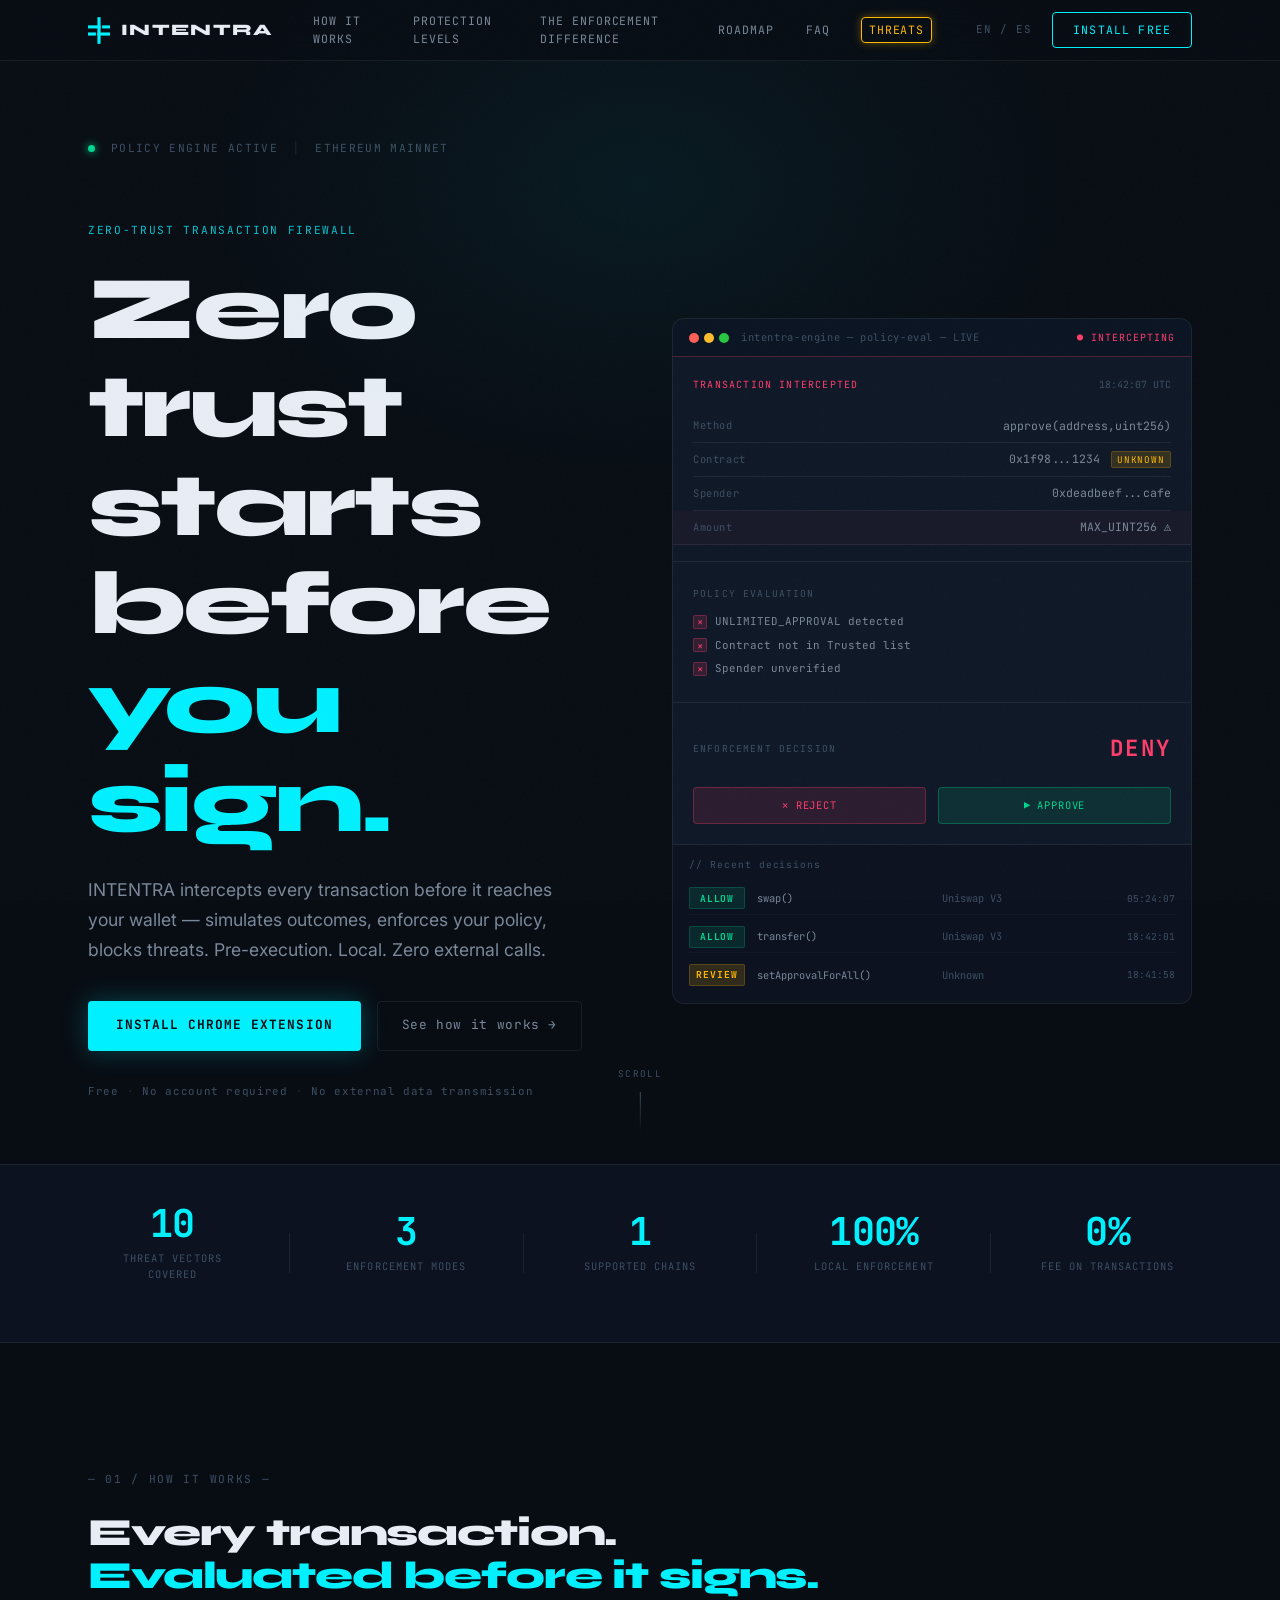
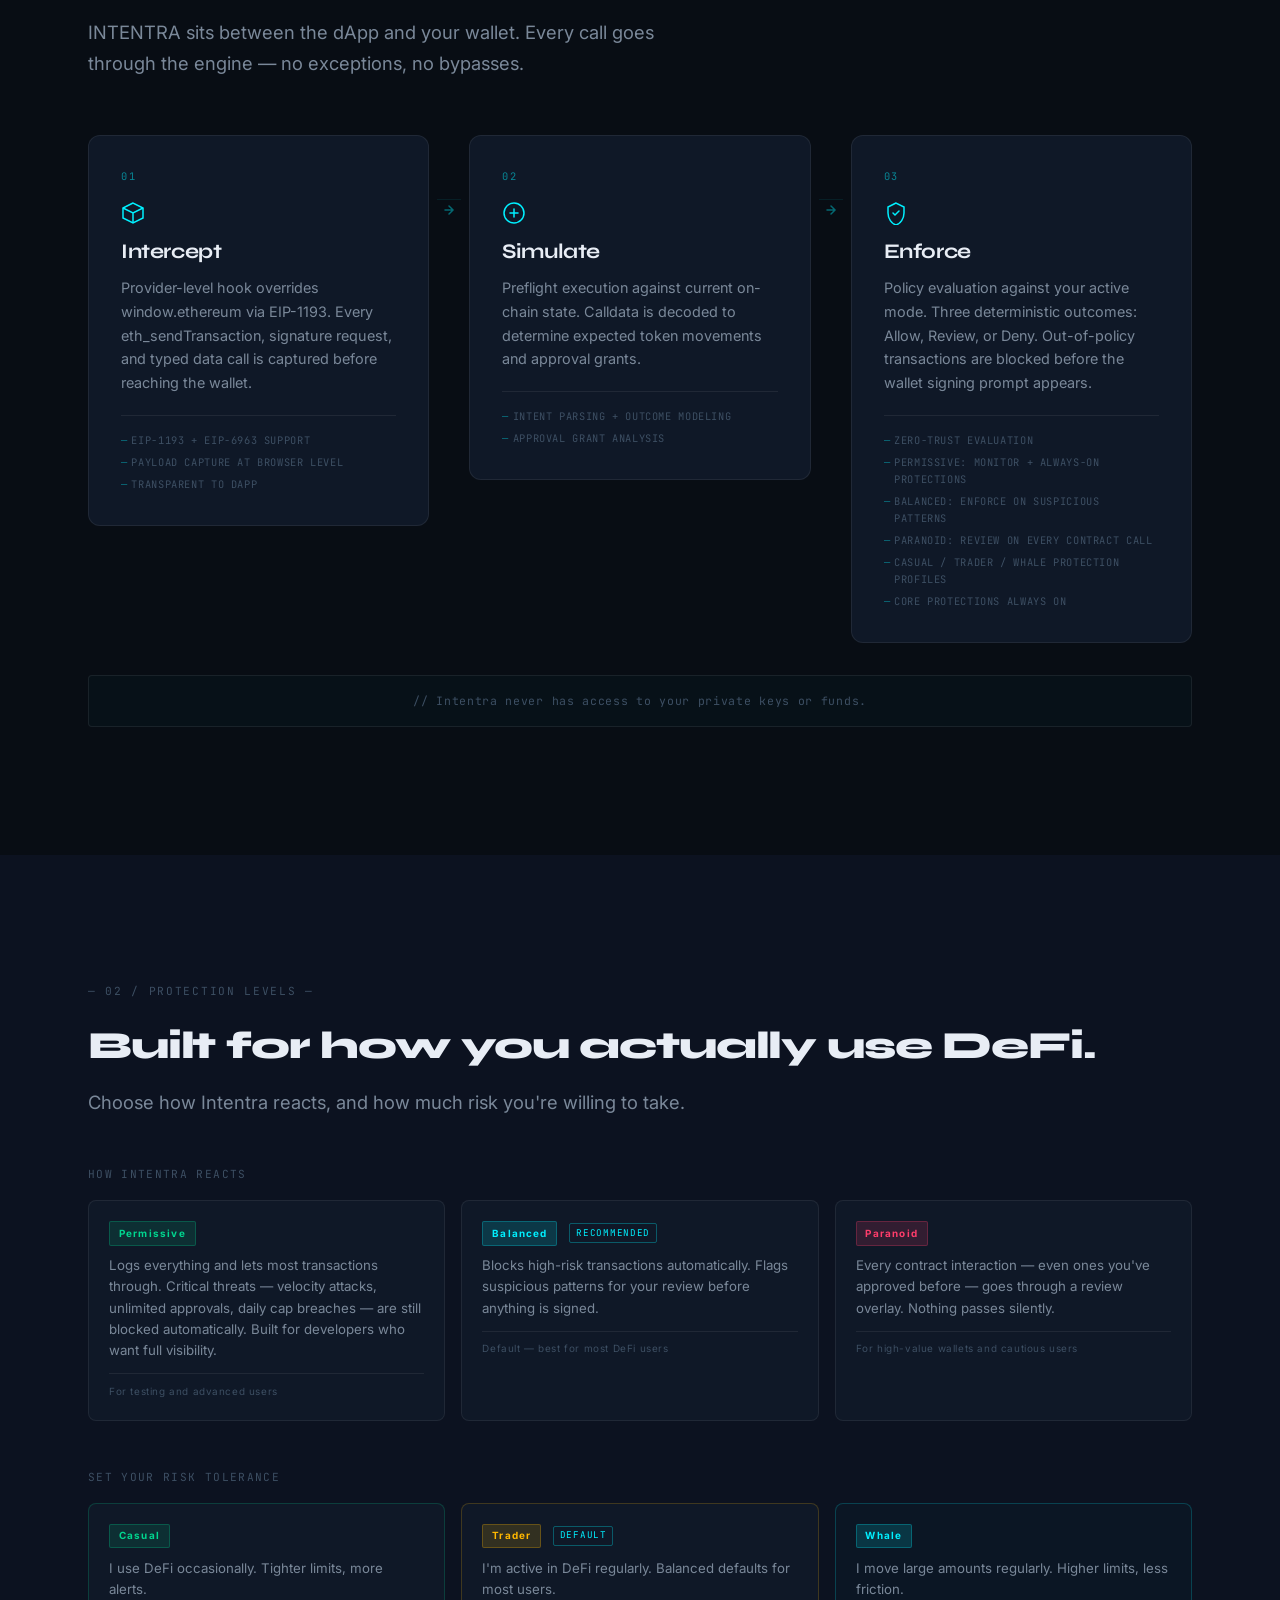
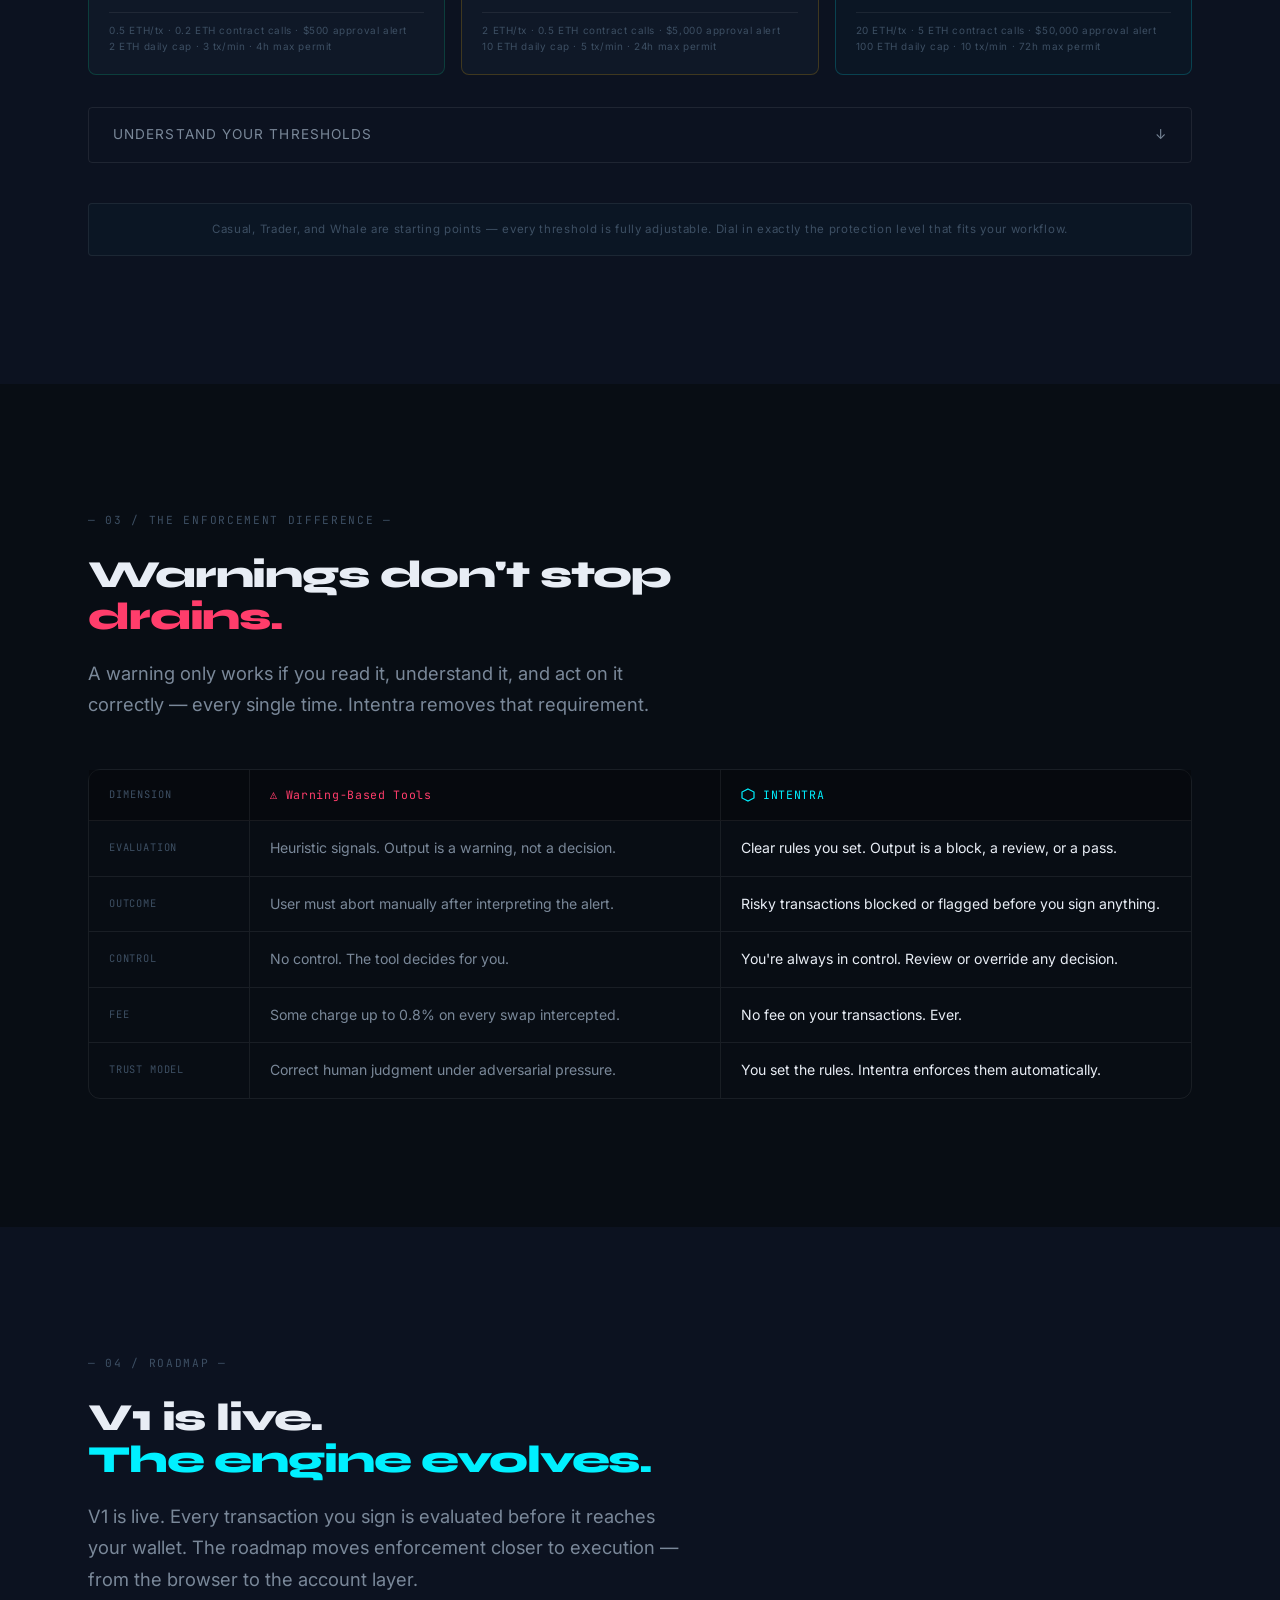
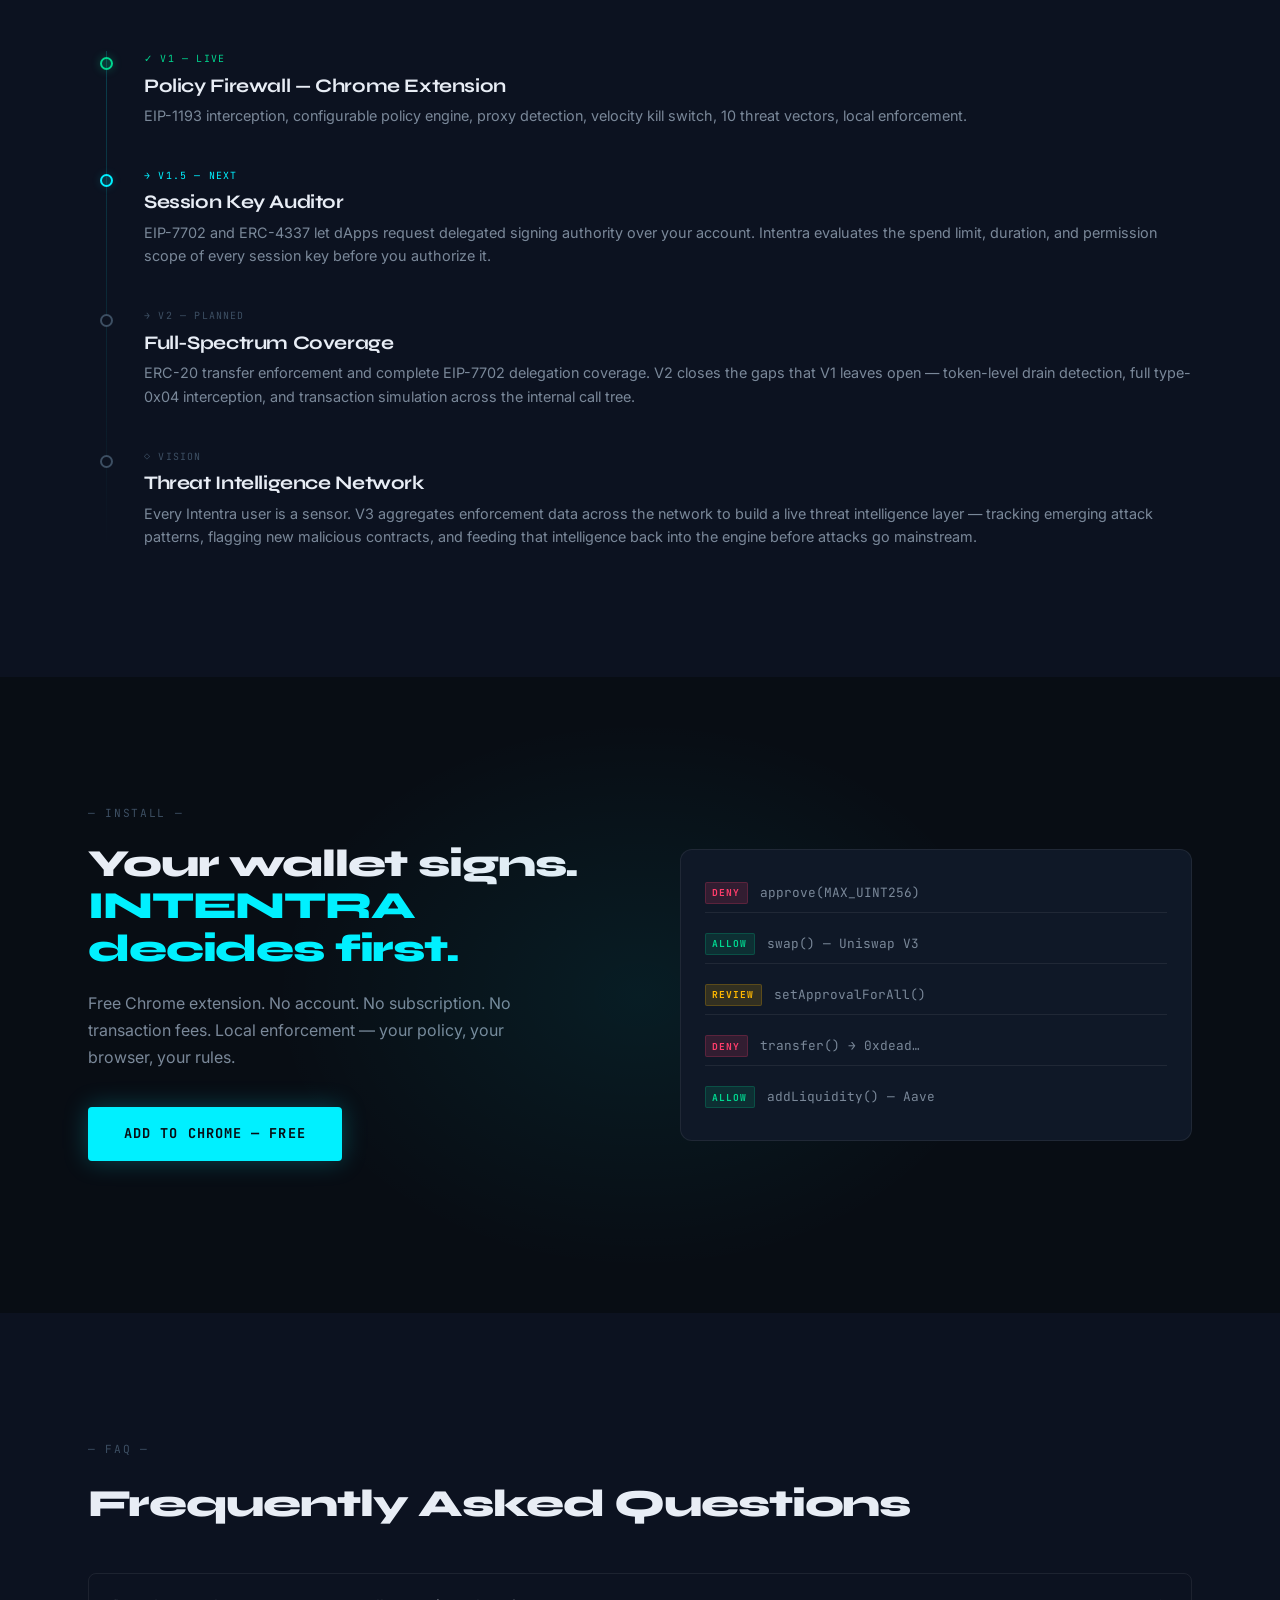
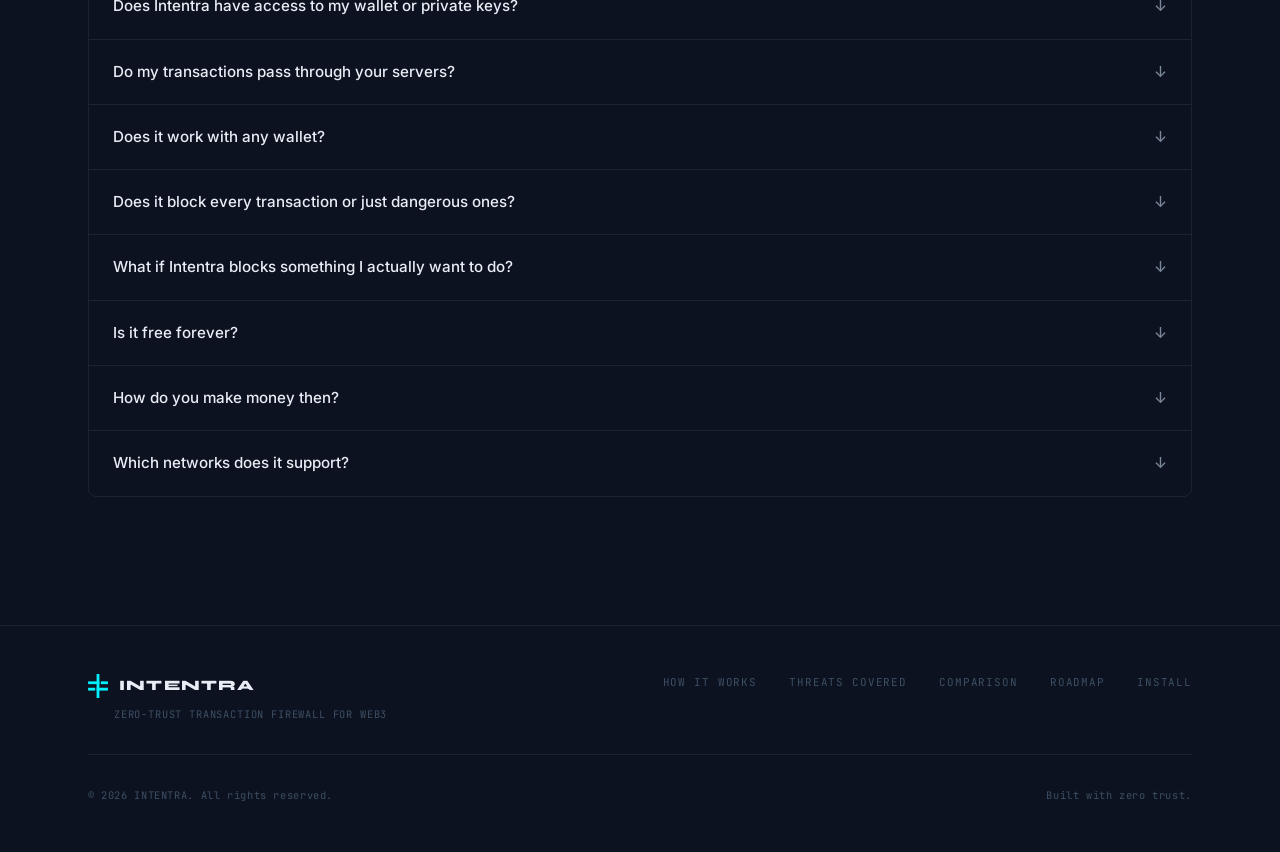
==== commit a561ad84: "feat: link install CTAs to Chrome Web Store listing Co-Authored-By: Claude Sonnet 5.5 <noreply@anthr" ====
--- a/index.html
+++ b/index.html
@@ -117,7 +117,7 @@
 
       <div class="nav-actions">
         <button class="lang-toggle" id="langToggle" aria-label="Toggle language">EN / ES</button>
-        <a href="#install" class="btn-nav" data-i18n="nav_cta">Install Free</a>
+        <a href="https://chromewebstore.google.com/detail/intentra/pdolmailckbfobofbkkhbhebdloimafk" target="_blank" rel="noopener noreferrer" class="btn-nav" data-i18n="nav_cta">Install Free</a>
       </div>
 
       <button class="nav-burger" id="navBurger" aria-label="Open menu" aria-expanded="false">
@@ -161,7 +161,7 @@
           </p>
 
           <div class="hero-ctas">
-            <a href="#install" class="btn-primary" data-i18n="hero_cta1">
+            <a href="https://chromewebstore.google.com/detail/intentra/pdolmailckbfobofbkkhbhebdloimafk" target="_blank" rel="noopener noreferrer" class="btn-primary" data-i18n="hero_cta1">
               <svg width="16" height="16" viewBox="0 0 16 16" fill="none" aria-hidden="true"><path d="M8 1v10M4 7l4 4 4-4M2 14h12" stroke="currentColor" stroke-width="1.5" stroke-linecap="round"/></svg>
               Install Chrome Extension
             </a>
@@ -883,7 +883,7 @@
             <p data-i18n="cta_sub">Free Chrome extension. No account. No subscription. No transaction fees. Local enforcement — your policy, your browser, your rules.</p>
 
             <div class="cta-actions">
-              <a href="https://chrome.google.com/webstore" class="btn-primary btn-primary--large" target="_blank" rel="noopener noreferrer" data-i18n="cta_btn1">
+              <a href="https://chromewebstore.google.com/detail/intentra/pdolmailckbfobofbkkhbhebdloimafk" class="btn-primary btn-primary--large" target="_blank" rel="noopener noreferrer" data-i18n="cta_btn1">
                 <svg width="20" height="20" viewBox="0 0 20 20" fill="none" aria-hidden="true"><circle cx="10" cy="10" r="8" stroke="currentColor" stroke-width="1.5"/><path d="M10 6v8M6 10h8" stroke="currentColor" stroke-width="1.5" stroke-linecap="round"/></svg>
                 Add to Chrome — Free
               </a>
@@ -1049,7 +1049,7 @@
         <a href="threats.html" data-i18n="footer_threats">Threats covered</a>
         <a href="#comparison" data-i18n="footer_comp">Comparison</a>
         <a href="#roadmap" data-i18n="footer_road">Roadmap</a>
-        <a href="#install" data-i18n="footer_install">Install</a>
+        <a href="https://chromewebstore.google.com/detail/intentra/pdolmailckbfobofbkkhbhebdloimafk" target="_blank" rel="noopener noreferrer" data-i18n="footer_install">Install</a>
       </nav>
 
       <div class="footer-bottom">
--- a/styles.css
+++ b/styles.css
@@ -1753,22 +1753,125 @@
   .cta-inner { grid-template-columns: 1fr; }
   .cta-visual { display: none; }
   .comp-row { grid-template-columns: 1fr; }
-  .comp-row--header .comp-cell--dim { display: none; }
+  .comp-row--header { display: none; }
   .comp-cell + .comp-cell { border-left: none; border-top: 1px solid var(--border); }
-  .comp-cell--label { background: rgba(0,0,0,0.15); font-size: 0.6rem; }
+  .comp-cell--label {
+    background: rgba(0,0,0,0.25);
+    font-size: 0.58rem;
+    letter-spacing: 0.12em;
+    color: var(--text-dim);
+    padding: 0.5rem 1.25rem;
+  }
+  /* Etiqueta de columna via ::before para dar contexto en mobile */
+  .comp-cell--std::before {
+    content: "⚠  Others";
+    display: block;
+    font-family: var(--font-mono);
+    font-size: 0.55rem;
+    letter-spacing: 0.12em;
+    color: var(--deny);
+    margin-bottom: 0.4rem;
+    text-transform: uppercase;
+  }
+  .comp-cell--int::before {
+    content: "◎  INTENTRA";
+    display: block;
+    font-family: var(--font-mono);
+    font-size: 0.55rem;
+    letter-spacing: 0.12em;
+    color: var(--cyan);
+    margin-bottom: 0.4rem;
+    text-transform: uppercase;
+  }
+  .comp-cell--std { background: rgba(255, 61, 107, 0.03); }
+  .comp-cell--int { background: rgba(0, 240, 255, 0.03); }
   .modes-row { grid-template-columns: 1fr; }
   .footer-inner { grid-template-columns: 1fr; }
   .footer-links { flex-wrap: wrap; gap: 1rem; }
 }
 
 @media (max-width: 768px) {
+  /* ── Nav base ── */
   .nav-links { display: none; }
   .nav-burger { display: flex; }
+  .nav-inner { gap: 1rem; }
+  .nav-actions .btn-nav { display: none; }
+
+  /* ── Mobile menu (dropdown) ── */
+  /* threats.js toggles .nav-open; app.js toggles .nav-links--open — ambos aplican */
+  .nav-links--open,
+  .nav-open {
+    display: flex;
+    flex-direction: column;
+    position: fixed;
+    top: 60px;
+    left: 0;
+    right: 0;
+    background: rgba(8, 13, 20, 0.98);
+    backdrop-filter: blur(20px);
+    -webkit-backdrop-filter: blur(20px);
+    border-bottom: 1px solid var(--border);
+    padding: 0.5rem clamp(1.25rem, 4vw, 3rem) 1.5rem;
+    gap: 0;
+    z-index: 99;
+    animation: menuSlideDown 0.22s var(--ease);
+  }
+
+  .nav-links--open a,
+  .nav-open a {
+    padding: 1rem 0;
+    border-bottom: 1px solid var(--border);
+    font-size: 0.8rem;
+    letter-spacing: 0.08em;
+    color: var(--text-muted);
+    transition: color 0.2s;
+  }
+
+  .nav-links--open a:last-child,
+  .nav-open a:last-child { border-bottom: none; }
+  .nav-links--open a:hover,
+  .nav-open a:hover { color: var(--text); }
+
+  /* ── Burger → ✕ animation ── */
+  .nav-burger[aria-expanded="true"] span:nth-child(1) {
+    transform: translateY(6.5px) rotate(45deg);
+  }
+  .nav-burger[aria-expanded="true"] span:nth-child(2) {
+    opacity: 0;
+  }
+  .nav-burger[aria-expanded="true"] span:nth-child(3) {
+    transform: translateY(-6.5px) rotate(-45deg);
+  }
+
+  /* ── Stats bar ── */
   .threats-grid { grid-template-columns: 1fr; }
-  .stats-inner { justify-content: center; }
+  .stats-inner { justify-content: center; gap: 0.5rem; }
   .stat-div { display: none; }
+  .stat-item { flex: 0 1 calc(33% - 0.5rem); min-width: 90px; }
+  .stat-num { font-size: clamp(1.4rem, 5vw, 2rem); }
+  .stat-label { font-size: 0.58rem; }
+
+  /* ── Hero ── */
   .hero-statusbar { gap: 0.6rem; flex-wrap: wrap; }
   .status-sep { display: none; }
+  .hero-ctas { flex-direction: column; align-items: flex-start; }
+  .hero-ctas .btn-primary,
+  .hero-ctas .btn-ghost { width: 100%; justify-content: center; }
+
+  /* ── Pipeline ── */
+  .pipe-node { padding: 1rem; }
+
+  /* ── Comparison table ── */
+  .comp-table { font-size: 0.82rem; }
+  .comp-cell { padding: 0.75rem 0.875rem; }
+
+  /* ── Sections spacing ── */
+  .section-sub { font-size: 0.95rem; }
+}
+
+@keyframes menuSlideDown {
+  from { opacity: 0; transform: translateY(-6px); }
+  to   { opacity: 1; transform: translateY(0); }
 }
 
 @media (prefers-reduced-motion: reduce) {
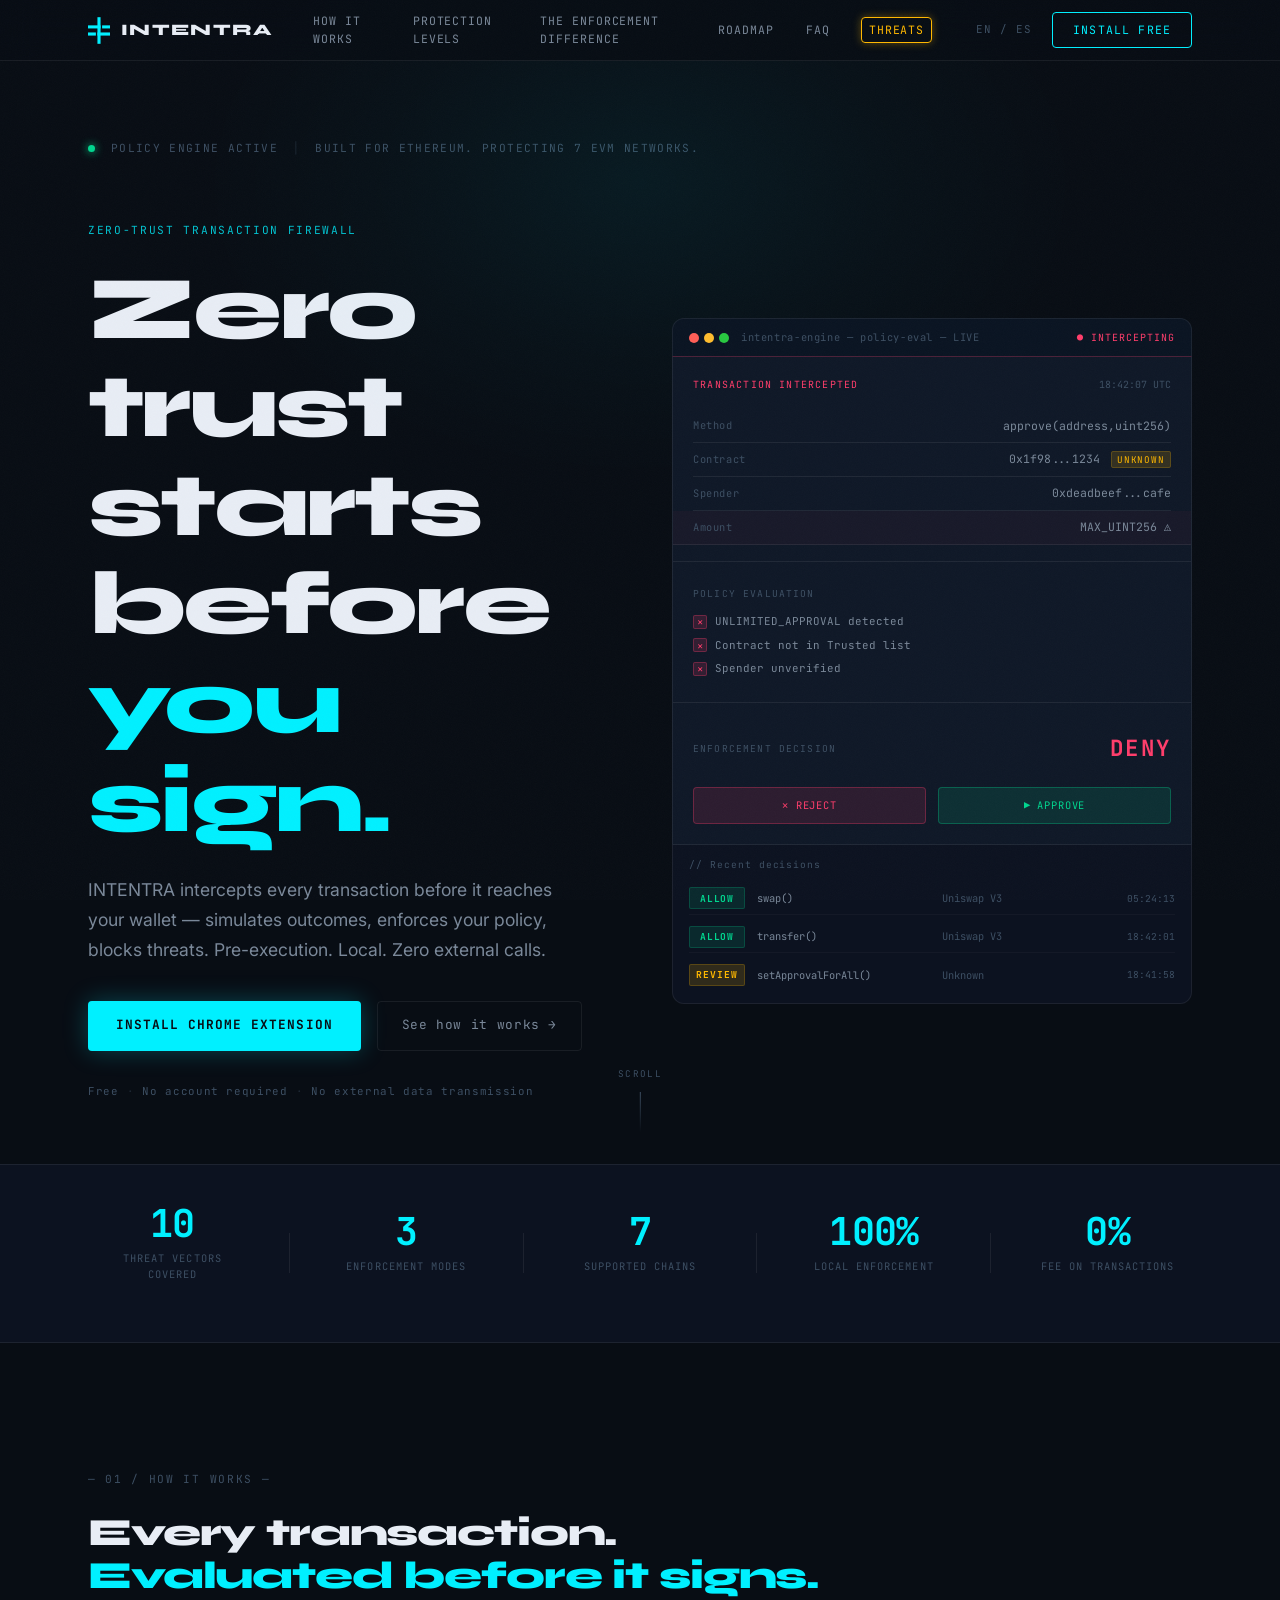
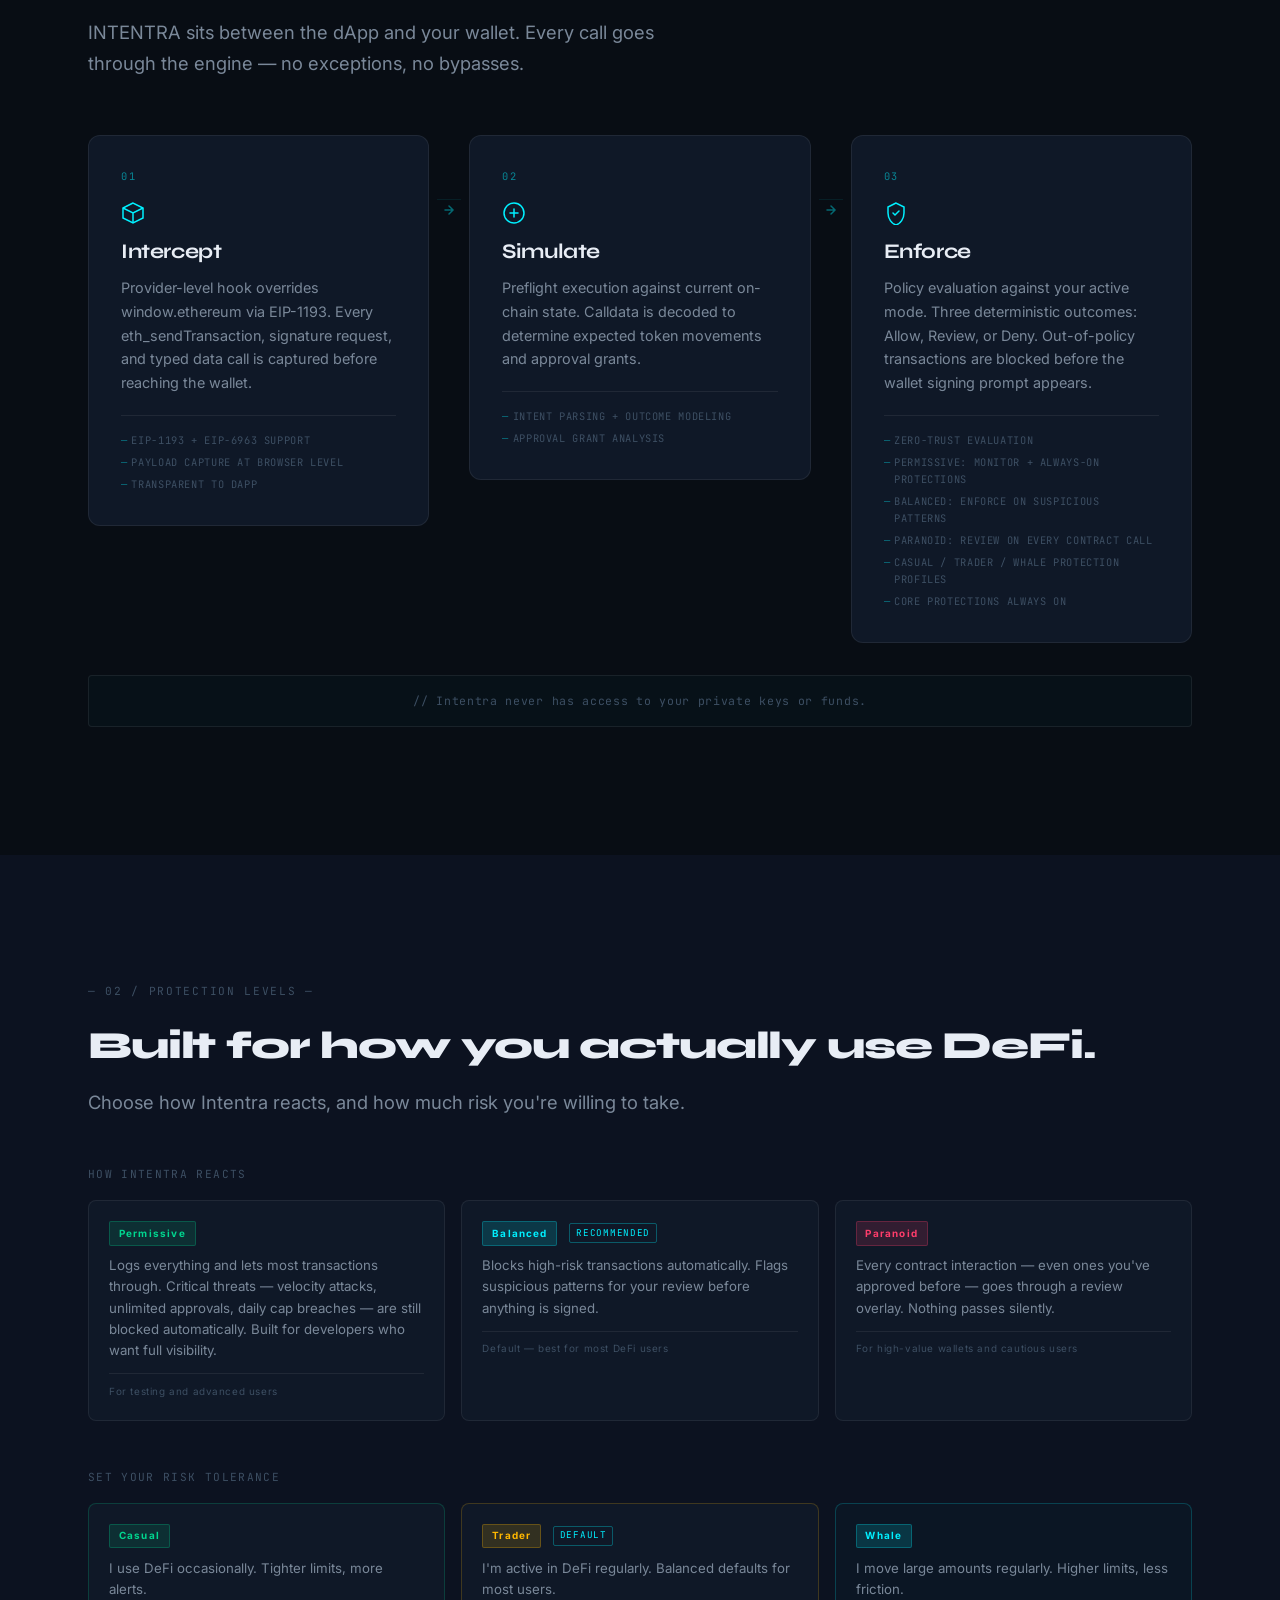
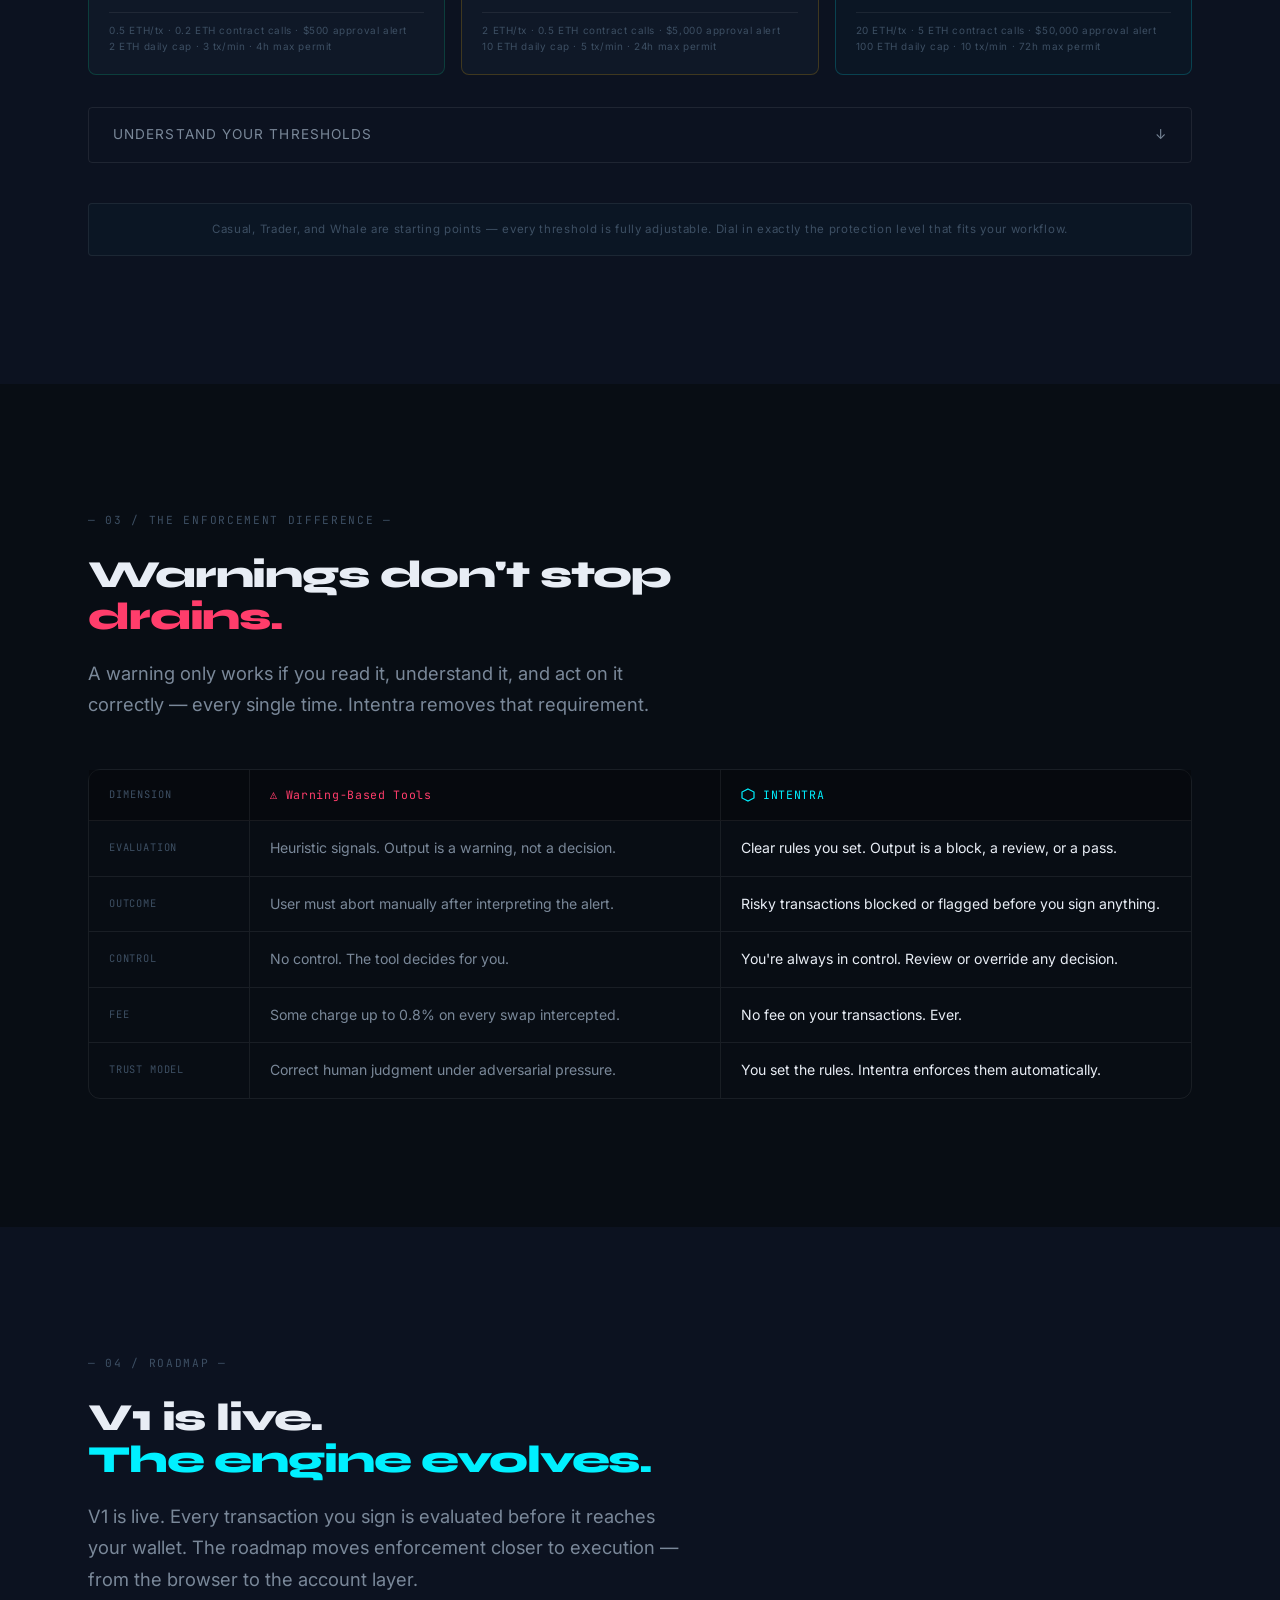
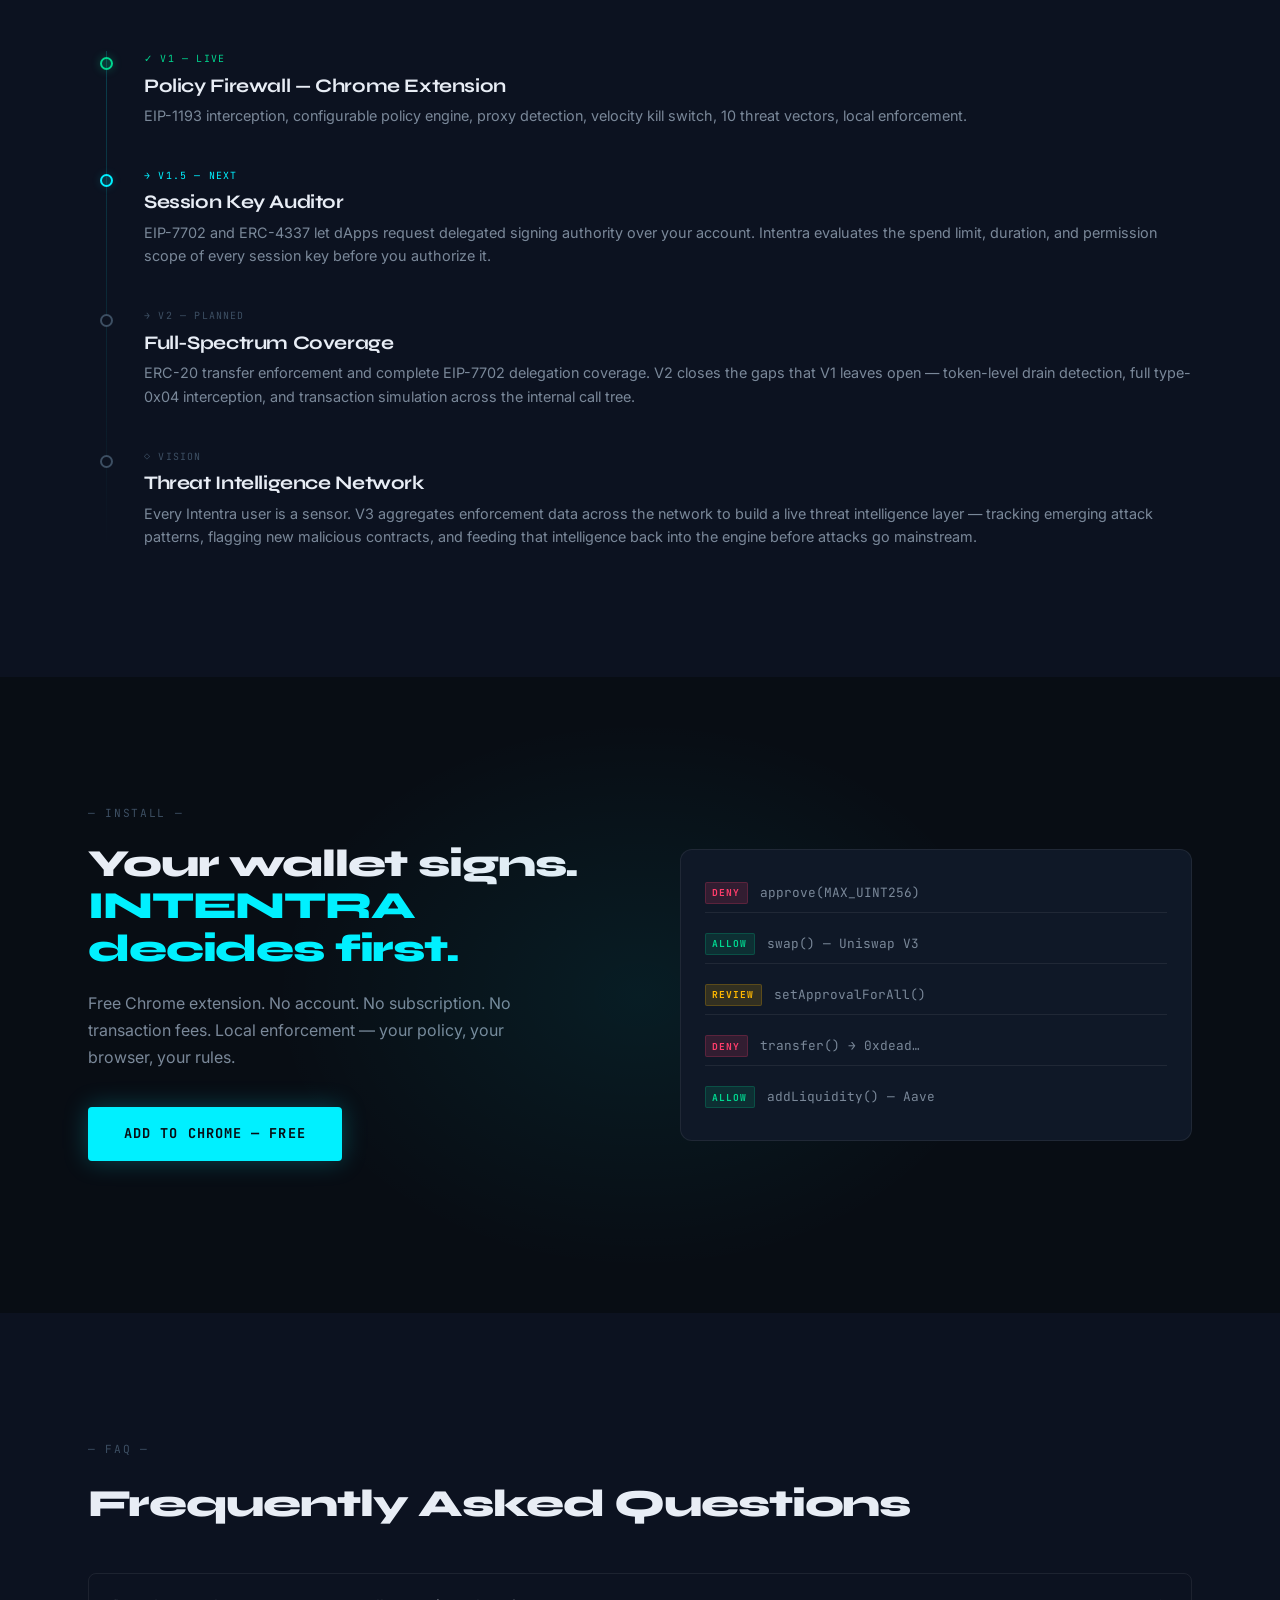
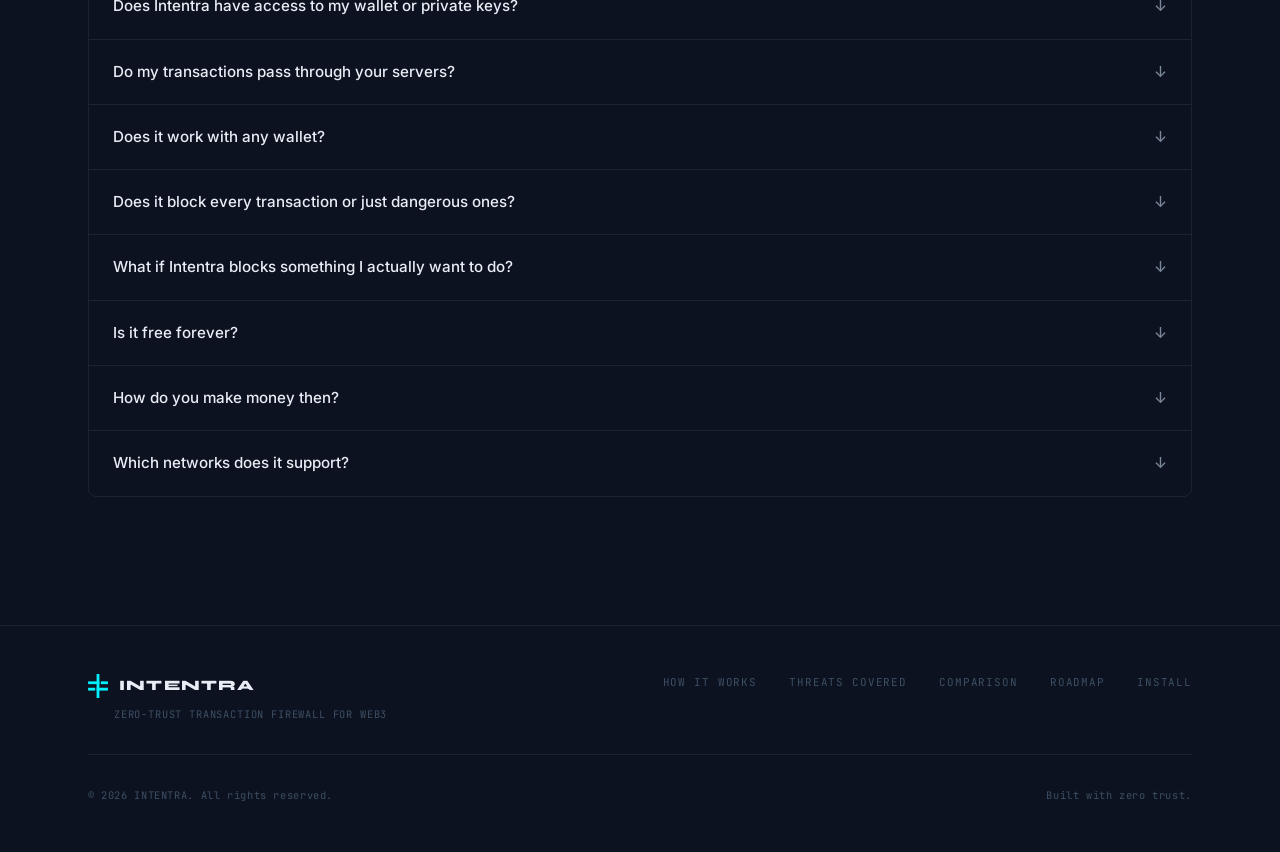
==== commit 16dcf17d: "feat: update supported networks to v1.1.0 (7 EVM networks, EN/ES) Co-Authored-By: Claude Sonnet 5.5 " ====
--- a/index.html
+++ b/index.html
@@ -141,7 +141,7 @@
         <span class="status-dot"></span>
         <span class="font-mono" data-i18n="hero_status">POLICY ENGINE ACTIVE</span>
         <span class="status-sep" aria-hidden="true">|</span>
-        <span class="font-mono" data-i18n="hero_status2">Ethereum Mainnet</span>
+        <span class="font-mono" data-i18n="hero_status2">Built for Ethereum. Protecting 7 EVM networks.</span>
       </div>
 
       <div class="hero-layout">
@@ -316,7 +316,7 @@
 
         <!-- Stat 3: EVM Chain Support -->
         <button class="stat-item stat-item--btn" id="stat-servers" aria-expanded="false" aria-controls="popup-servers">
-          <span class="stat-num" data-i18n="stat3_num">1</span>
+          <span class="stat-num" data-i18n="stat3_num">7</span>
           <span class="stat-label font-mono" data-i18n="stat3_label">Supported chains</span>
           <span class="stat-hint font-mono">↗</span>
         </button>
@@ -397,28 +397,46 @@
       <button class="stat-popup-close" aria-label="Close">✕</button>
       </div>
       <div class="stat-popup-body">
-        <p class="popup-lead" data-i18n="psrv_lead">Intentra is engineered for EVM-compatible chains. V1 ships with full Ethereum Mainnet coverage. Multi-chain expansion coming in V2.</p>
+        <p class="popup-lead" data-i18n="psrv_lead">Full-stack protection on Ethereum Mainnet. Policy enforcement, approval and permit checks, and proxy detection on PulseChain, Arbitrum One, Base, Optimism, Polygon and BNB Chain.</p>
         <div class="server-table">
           <div class="server-row server-row--header font-mono">
             <span data-i18n="psrv_col_chain">Chain</span><span data-i18n="psrv_col_status">Status</span>
           </div>
           <div class="server-row">
-            <span>Ethereum Mainnet</span><span class="srv-yes" data-i18n="psrv_eth_status">✅ Live — V1</span>
-          </div>
-          <div class="server-row">
-            <span>PulseChain</span><span class="srv-neutral" data-i18n="psrv_v2_status">🔜 V2</span>
-          </div>
-          <div class="server-row">
-            <span>Base</span><span class="srv-neutral" data-i18n="psrv_v2_status">🔜 V2</span>
-          </div>
-          <div class="server-row">
-            <span>Arbitrum One</span><span class="srv-neutral" data-i18n="psrv_v2_status">🔜 V2</span>
-          </div>
-          <div class="server-row">
-            <span>Optimism</span><span class="srv-neutral" data-i18n="psrv_v2_status">🔜 V2</span>
-          </div>
-        </div>
-        <p class="popup-note font-mono" data-i18n="psrv_note">Intentra works on any EVM-compatible chain with no extra setup. New chains are added without affecting your existing protection rules.</p>
+            <span>Ethereum Mainnet</span><span class="srv-yes" data-i18n="psrv_eth_status">✅ Full protection</span>
+          </div>
+          <div class="server-row">
+            <span>PulseChain</span><span class="srv-supported" data-i18n="psrv_sup_status">✓ Supported</span>
+          </div>
+          <div class="server-row">
+            <span>Arbitrum One</span><span class="srv-supported" data-i18n="psrv_sup_status">✓ Supported</span>
+          </div>
+          <div class="server-row">
+            <span>Base</span><span class="srv-supported" data-i18n="psrv_sup_status">✓ Supported</span>
+          </div>
+          <div class="server-row">
+            <span>Optimism</span><span class="srv-supported" data-i18n="psrv_sup_status">✓ Supported</span>
+          </div>
+          <div class="server-row">
+            <span>Polygon</span><span class="srv-supported" data-i18n="psrv_sup_status">✓ Supported</span>
+          </div>
+          <div class="server-row">
+            <span>BNB Chain</span><span class="srv-supported" data-i18n="psrv_sup_status">✓ Supported</span>
+          </div>
+          <div class="server-row">
+            <span>Avalanche</span><span class="srv-neutral" data-i18n="psrv_v2_status">🔜 V2</span>
+          </div>
+          <div class="server-row">
+            <span>zkSync Era</span><span class="srv-neutral" data-i18n="psrv_v2_status">🔜 V2</span>
+          </div>
+          <div class="server-row">
+            <span>Linea</span><span class="srv-neutral" data-i18n="psrv_v2_status">🔜 V2</span>
+          </div>
+          <div class="server-row">
+            <span>Blast</span><span class="srv-neutral" data-i18n="psrv_v2_status">🔜 V2</span>
+          </div>
+        </div>
+        <p class="popup-note font-mono" data-i18n="psrv_note">On every supported network: policy engine (3 modes), per-transaction, daily and velocity limits, unlimited approval blocking, permit review, proxy detection and per-network Trusted Contracts.</p>
       </div>
     </div>
 
@@ -1008,7 +1026,7 @@
               <span class="faq-arrow" aria-hidden="true">↓</span>
             </button>
             <div class="faq-answer" id="faq-panel-8" hidden>
-              <p data-i18n="faq_a8">Ethereum Mainnet and Sepolia testnet. Multi-chain support is on the roadmap.</p>
+              <p data-i18n="faq_a8">Full-stack protection on Ethereum Mainnet. Policy enforcement, approval and permit checks, and proxy detection on PulseChain, Arbitrum One, Base, Optimism, Polygon and BNB Chain. Avalanche, zkSync Era, Linea and Blast are planned for V2.</p>
             </div>
           </div>
 
--- a/styles.css
+++ b/styles.css
@@ -1108,6 +1108,7 @@
 }
 
 .srv-yes     { color: var(--allow); font-family: var(--font-mono); font-size: 0.72rem; }
+.srv-supported { color: var(--cyan); font-family: var(--font-mono); font-size: 0.72rem; }
 .srv-neutral { color: var(--review); font-family: var(--font-mono); font-size: 0.72rem; }
 .srv-no      { color: var(--deny); font-family: var(--font-mono); font-size: 0.72rem; }
 
